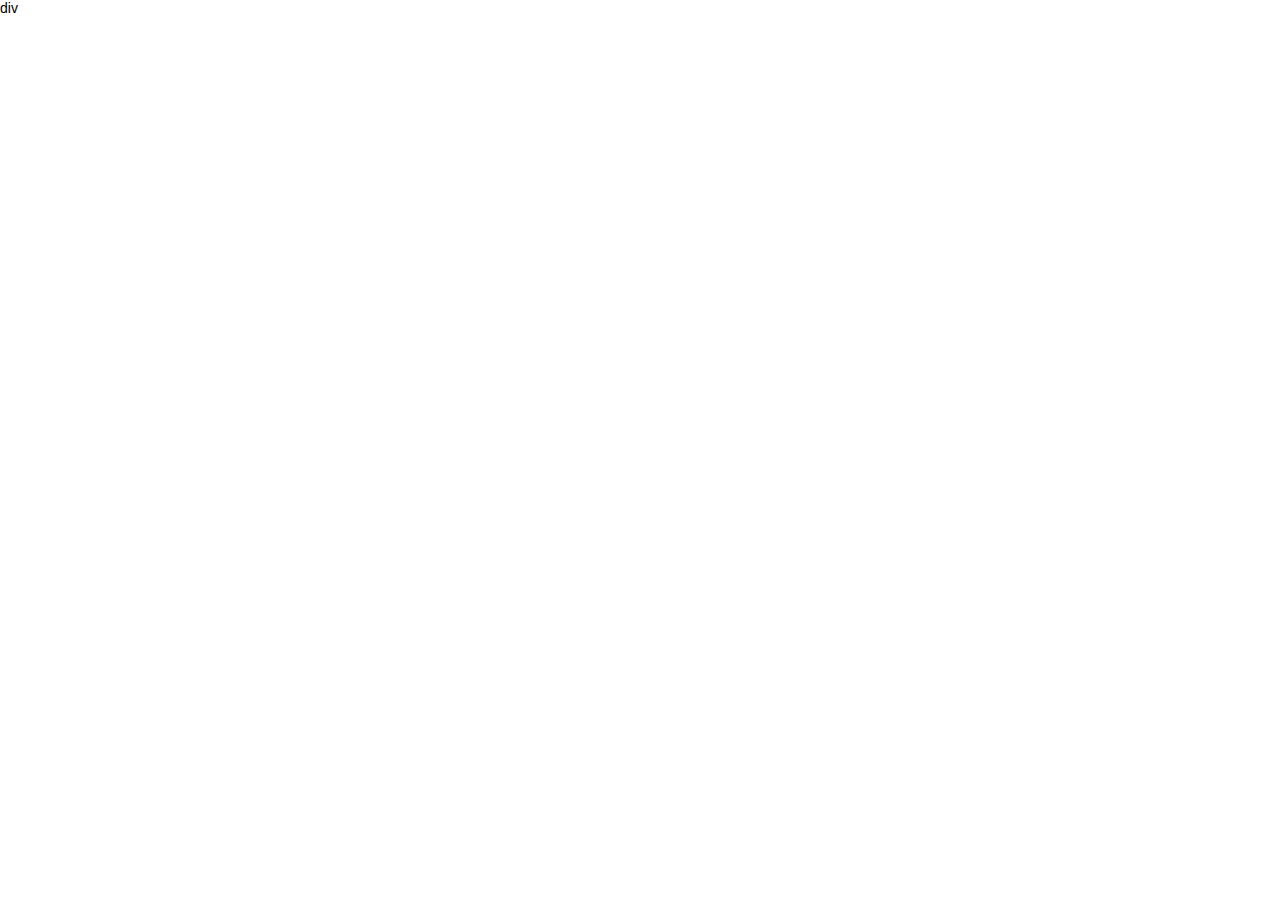
==== index.html @ 1a4170b5 "login && register over" ====
<!DOCTYPE html>
<html lang="en">

<head>
    <meta charset="UTF-8">
    <meta name="viewport" content="width=device-width, initial-scale=1.0">
    <title>后台主页</title>
    <link rel="stylesheet" href="./assets/lib/layui/css/layui.css">
    <link rel="stylesheet" href="./assets/fonts/iconfont.css">
    <link rel="stylesheet" href="./assets/css/index.css">
</head>

<body class="layui-layout-body">
    div

</body>

</html>
---- assets/lib/layui/css/layui.css ----
/** layui-v2.5.5 MIT License By https://www.layui.com */
 .layui-inline,img{display:inline-block;vertical-align:middle}h1,h2,h3,h4,h5,h6{font-weight:400}.layui-edge,.layui-header,.layui-inline,.layui-main{position:relative}.layui-body,.layui-edge,.layui-elip{overflow:hidden}.layui-btn,.layui-edge,.layui-inline,img{vertical-align:middle}.layui-btn,.layui-disabled,.layui-icon,.layui-unselect{-moz-user-select:none;-webkit-user-select:none;-ms-user-select:none}.layui-elip,.layui-form-checkbox span,.layui-form-pane .layui-form-label{text-overflow:ellipsis;white-space:nowrap}.layui-breadcrumb,.layui-tree-btnGroup{visibility:hidden}blockquote,body,button,dd,div,dl,dt,form,h1,h2,h3,h4,h5,h6,input,li,ol,p,pre,td,textarea,th,ul{margin:0;padding:0;-webkit-tap-highlight-color:rgba(0,0,0,0)}a:active,a:hover{outline:0}img{border:none}li{list-style:none}table{border-collapse:collapse;border-spacing:0}h4,h5,h6{font-size:100%}button,input,optgroup,option,select,textarea{font-family:inherit;font-size:inherit;font-style:inherit;font-weight:inherit;outline:0}pre{white-space:pre-wrap;white-space:-moz-pre-wrap;white-space:-pre-wrap;white-space:-o-pre-wrap;word-wrap:break-word}body{line-height:24px;font:14px Helvetica Neue,Helvetica,PingFang SC,Tahoma,Arial,sans-serif}hr{height:1px;margin:10px 0;border:0;clear:both}a{color:#333;text-decoration:none}a:hover{color:#777}a cite{font-style:normal;*cursor:pointer}.layui-border-box,.layui-border-box *{box-sizing:border-box}.layui-box,.layui-box *{box-sizing:content-box}.layui-clear{clear:both;*zoom:1}.layui-clear:after{content:'\20';clear:both;*zoom:1;display:block;height:0}.layui-inline{*display:inline;*zoom:1}.layui-edge{display:inline-block;width:0;height:0;border-width:6px;border-style:dashed;border-color:transparent}.layui-edge-top{top:-4px;border-bottom-color:#999;border-bottom-style:solid}.layui-edge-right{border-left-color:#999;border-left-style:solid}.layui-edge-bottom{top:2px;border-top-color:#999;border-top-style:solid}.layui-edge-left{border-right-color:#999;border-right-style:solid}.layui-disabled,.layui-disabled:hover{color:#d2d2d2!important;cursor:not-allowed!important}.layui-circle{border-radius:100%}.layui-show{display:block!important}.layui-hide{display:none!important}@font-face{font-family:layui-icon;src:url(../font/iconfont.eot?v=250);src:url(../font/iconfont.eot?v=250#iefix) format('embedded-opentype'),url(../font/iconfont.woff2?v=250) format('woff2'),url(../font/iconfont.woff?v=250) format('woff'),url(../font/iconfont.ttf?v=250) format('truetype'),url(../font/iconfont.svg?v=250#layui-icon) format('svg')}.layui-icon{font-family:layui-icon!important;font-size:16px;font-style:normal;-webkit-font-smoothing:antialiased;-moz-osx-font-smoothing:grayscale}.layui-icon-reply-fill:before{content:"\e611"}.layui-icon-set-fill:before{content:"\e614"}.layui-icon-menu-fill:before{content:"\e60f"}.layui-icon-search:before{content:"\e615"}.layui-icon-share:before{content:"\e641"}.layui-icon-set-sm:before{content:"\e620"}.layui-icon-engine:before{content:"\e628"}.layui-icon-close:before{content:"\1006"}.layui-icon-close-fill:before{content:"\1007"}.layui-icon-chart-screen:before{content:"\e629"}.layui-icon-star:before{content:"\e600"}.layui-icon-circle-dot:before{content:"\e617"}.layui-icon-chat:before{content:"\e606"}.layui-icon-release:before{content:"\e609"}.layui-icon-list:before{content:"\e60a"}.layui-icon-chart:before{content:"\e62c"}.layui-icon-ok-circle:before{content:"\1005"}.layui-icon-layim-theme:before{content:"\e61b"}.layui-icon-table:before{content:"\e62d"}.layui-icon-right:before{content:"\e602"}.layui-icon-left:before{content:"\e603"}.layui-icon-cart-simple:before{content:"\e698"}.layui-icon-face-cry:before{content:"\e69c"}.layui-icon-face-smile:before{content:"\e6af"}.layui-icon-survey:before{content:"\e6b2"}.layui-icon-tree:before{content:"\e62e"}.layui-icon-upload-circle:before{content:"\e62f"}.layui-icon-add-circle:before{content:"\e61f"}.layui-icon-download-circle:before{content:"\e601"}.layui-icon-templeate-1:before{content:"\e630"}.layui-icon-util:before{content:"\e631"}.layui-icon-face-surprised:before{content:"\e664"}.layui-icon-edit:before{content:"\e642"}.layui-icon-speaker:before{content:"\e645"}.layui-icon-down:before{content:"\e61a"}.layui-icon-file:before{content:"\e621"}.layui-icon-layouts:before{content:"\e632"}.layui-icon-rate-half:before{content:"\e6c9"}.layui-icon-add-circle-fine:before{content:"\e608"}.layui-icon-prev-circle:before{content:"\e633"}.layui-icon-read:before{content:"\e705"}.layui-icon-404:before{content:"\e61c"}.layui-icon-carousel:before{content:"\e634"}.layui-icon-help:before{content:"\e607"}.layui-icon-code-circle:before{content:"\e635"}.layui-icon-water:before{content:"\e636"}.layui-icon-username:before{content:"\e66f"}.layui-icon-find-fill:before{content:"\e670"}.layui-icon-about:before{content:"\e60b"}.layui-icon-location:before{content:"\e715"}.layui-icon-up:before{content:"\e619"}.layui-icon-pause:before{content:"\e651"}.layui-icon-date:before{content:"\e637"}.layui-icon-layim-uploadfile:before{content:"\e61d"}.layui-icon-delete:before{content:"\e640"}.layui-icon-play:before{content:"\e652"}.layui-icon-top:before{content:"\e604"}.layui-icon-friends:before{content:"\e612"}.layui-icon-refresh-3:before{content:"\e9aa"}.layui-icon-ok:before{content:"\e605"}.layui-icon-layer:before{content:"\e638"}.layui-icon-face-smile-fine:before{content:"\e60c"}.layui-icon-dollar:before{content:"\e659"}.layui-icon-group:before{content:"\e613"}.layui-icon-layim-download:before{content:"\e61e"}.layui-icon-picture-fine:before{content:"\e60d"}.layui-icon-link:before{content:"\e64c"}.layui-icon-diamond:before{content:"\e735"}.layui-icon-log:before{content:"\e60e"}.layui-icon-rate-solid:before{content:"\e67a"}.layui-icon-fonts-del:before{content:"\e64f"}.layui-icon-unlink:before{content:"\e64d"}.layui-icon-fonts-clear:before{content:"\e639"}.layui-icon-triangle-r:before{content:"\e623"}.layui-icon-circle:before{content:"\e63f"}.layui-icon-radio:before{content:"\e643"}.layui-icon-align-center:before{content:"\e647"}.layui-icon-align-right:before{content:"\e648"}.layui-icon-align-left:before{content:"\e649"}.layui-icon-loading-1:before{content:"\e63e"}.layui-icon-return:before{content:"\e65c"}.layui-icon-fonts-strong:before{content:"\e62b"}.layui-icon-upload:before{content:"\e67c"}.layui-icon-dialogue:before{content:"\e63a"}.layui-icon-video:before{content:"\e6ed"}.layui-icon-headset:before{content:"\e6fc"}.layui-icon-cellphone-fine:before{content:"\e63b"}.layui-icon-add-1:before{content:"\e654"}.layui-icon-face-smile-b:before{content:"\e650"}.layui-icon-fonts-html:before{content:"\e64b"}.layui-icon-form:before{content:"\e63c"}.layui-icon-cart:before{content:"\e657"}.layui-icon-camera-fill:before{content:"\e65d"}.layui-icon-tabs:before{content:"\e62a"}.layui-icon-fonts-code:before{content:"\e64e"}.layui-icon-fire:before{content:"\e756"}.layui-icon-set:before{content:"\e716"}.layui-icon-fonts-u:before{content:"\e646"}.layui-icon-triangle-d:before{content:"\e625"}.layui-icon-tips:before{content:"\e702"}.layui-icon-picture:before{content:"\e64a"}.layui-icon-more-vertical:before{content:"\e671"}.layui-icon-flag:before{content:"\e66c"}.layui-icon-loading:before{content:"\e63d"}.layui-icon-fonts-i:before{content:"\e644"}.layui-icon-refresh-1:before{content:"\e666"}.layui-icon-rmb:before{content:"\e65e"}.layui-icon-home:before{content:"\e68e"}.layui-icon-user:before{content:"\e770"}.layui-icon-notice:before{content:"\e667"}.layui-icon-login-weibo:before{content:"\e675"}.layui-icon-voice:before{content:"\e688"}.layui-icon-upload-drag:before{content:"\e681"}.layui-icon-login-qq:before{content:"\e676"}.layui-icon-snowflake:before{content:"\e6b1"}.layui-icon-file-b:before{content:"\e655"}.layui-icon-template:before{content:"\e663"}.layui-icon-auz:before{content:"\e672"}.layui-icon-console:before{content:"\e665"}.layui-icon-app:before{content:"\e653"}.layui-icon-prev:before{content:"\e65a"}.layui-icon-website:before{content:"\e7ae"}.layui-icon-next:before{content:"\e65b"}.layui-icon-component:before{content:"\e857"}.layui-icon-more:before{content:"\e65f"}.layui-icon-login-wechat:before{content:"\e677"}.layui-icon-shrink-right:before{content:"\e668"}.layui-icon-spread-left:before{content:"\e66b"}.layui-icon-camera:before{content:"\e660"}.layui-icon-note:before{content:"\e66e"}.layui-icon-refresh:before{content:"\e669"}.layui-icon-female:before{content:"\e661"}.layui-icon-male:before{content:"\e662"}.layui-icon-password:before{content:"\e673"}.layui-icon-senior:before{content:"\e674"}.layui-icon-theme:before{content:"\e66a"}.layui-icon-tread:before{content:"\e6c5"}.layui-icon-praise:before{content:"\e6c6"}.layui-icon-star-fill:before{content:"\e658"}.layui-icon-rate:before{content:"\e67b"}.layui-icon-template-1:before{content:"\e656"}.layui-icon-vercode:before{content:"\e679"}.layui-icon-cellphone:before{content:"\e678"}.layui-icon-screen-full:before{content:"\e622"}.layui-icon-screen-restore:before{content:"\e758"}.layui-icon-cols:before{content:"\e610"}.layui-icon-export:before{content:"\e67d"}.layui-icon-print:before{content:"\e66d"}.layui-icon-slider:before{content:"\e714"}.layui-icon-addition:before{content:"\e624"}.layui-icon-subtraction:before{content:"\e67e"}.layui-icon-service:before{content:"\e626"}.layui-icon-transfer:before{content:"\e691"}.layui-main{width:1140px;margin:0 auto}.layui-header{z-index:1000;height:60px}.layui-header a:hover{transition:all .5s;-webkit-transition:all .5s}.layui-side{position:fixed;left:0;top:0;bottom:0;z-index:999;width:200px;overflow-x:hidden}.layui-side-scroll{position:relative;width:220px;height:100%;overflow-x:hidden}.layui-body{position:absolute;left:200px;right:0;top:0;bottom:0;z-index:998;width:auto;overflow-y:auto;box-sizing:border-box}.layui-layout-body{overflow:hidden}.layui-layout-admin .layui-header{background-color:#23262E}.layui-layout-admin .layui-side{top:60px;width:200px;overflow-x:hidden}.layui-layout-admin .layui-body{position:fixed;top:60px;bottom:44px}.layui-layout-admin .layui-main{width:auto;margin:0 15px}.layui-layout-admin .layui-footer{position:fixed;left:200px;right:0;bottom:0;height:44px;line-height:44px;padding:0 15px;background-color:#eee}.layui-layout-admin .layui-logo{position:absolute;left:0;top:0;width:200px;height:100%;line-height:60px;text-align:center;color:#009688;font-size:16px}.layui-layout-admin .layui-header .layui-nav{background:0 0}.layui-layout-left{position:absolute!important;left:200px;top:0}.layui-layout-right{position:absolute!important;right:0;top:0}.layui-container{position:relative;margin:0 auto;padding:0 15px;box-sizing:border-box}.layui-fluid{position:relative;margin:0 auto;padding:0 15px}.layui-row:after,.layui-row:before{content:'';display:block;clear:both}.layui-col-lg1,.layui-col-lg10,.layui-col-lg11,.layui-col-lg12,.layui-col-lg2,.layui-col-lg3,.layui-col-lg4,.layui-col-lg5,.layui-col-lg6,.layui-col-lg7,.layui-col-lg8,.layui-col-lg9,.layui-col-md1,.layui-col-md10,.layui-col-md11,.layui-col-md12,.layui-col-md2,.layui-col-md3,.layui-col-md4,.layui-col-md5,.layui-col-md6,.layui-col-md7,.layui-col-md8,.layui-col-md9,.layui-col-sm1,.layui-col-sm10,.layui-col-sm11,.layui-col-sm12,.layui-col-sm2,.layui-col-sm3,.layui-col-sm4,.layui-col-sm5,.layui-col-sm6,.layui-col-sm7,.layui-col-sm8,.layui-col-sm9,.layui-col-xs1,.layui-col-xs10,.layui-col-xs11,.layui-col-xs12,.layui-col-xs2,.layui-col-xs3,.layui-col-xs4,.layui-col-xs5,.layui-col-xs6,.layui-col-xs7,.layui-col-xs8,.layui-col-xs9{position:relative;display:block;box-sizing:border-box}.layui-col-xs1,.layui-col-xs10,.layui-col-xs11,.layui-col-xs12,.layui-col-xs2,.layui-col-xs3,.layui-col-xs4,.layui-col-xs5,.layui-col-xs6,.layui-col-xs7,.layui-col-xs8,.layui-col-xs9{float:left}.layui-col-xs1{width:8.33333333%}.layui-col-xs2{width:16.66666667%}.layui-col-xs3{width:25%}.layui-col-xs4{width:33.33333333%}.layui-col-xs5{width:41.66666667%}.layui-col-xs6{width:50%}.layui-col-xs7{width:58.33333333%}.layui-col-xs8{width:66.66666667%}.layui-col-xs9{width:75%}.layui-col-xs10{width:83.33333333%}.layui-col-xs11{width:91.66666667%}.layui-col-xs12{width:100%}.layui-col-xs-offset1{margin-left:8.33333333%}.layui-col-xs-offset2{margin-left:16.66666667%}.layui-col-xs-offset3{margin-left:25%}.layui-col-xs-offset4{margin-left:33.33333333%}.layui-col-xs-offset5{margin-left:41.66666667%}.layui-col-xs-offset6{margin-left:50%}.layui-col-xs-offset7{margin-left:58.33333333%}.layui-col-xs-offset8{margin-left:66.66666667%}.layui-col-xs-offset9{margin-left:75%}.layui-col-xs-offset10{margin-left:83.33333333%}.layui-col-xs-offset11{margin-left:91.66666667%}.layui-col-xs-offset12{margin-left:100%}@media screen and (max-width:768px){.layui-hide-xs{display:none!important}.layui-show-xs-block{display:block!important}.layui-show-xs-inline{display:inline!important}.layui-show-xs-inline-block{display:inline-block!important}}@media screen and (min-width:768px){.layui-container{width:750px}.layui-hide-sm{display:none!important}.layui-show-sm-block{display:block!important}.layui-show-sm-inline{display:inline!important}.layui-show-sm-inline-block{display:inline-block!important}.layui-col-sm1,.layui-col-sm10,.layui-col-sm11,.layui-col-sm12,.layui-col-sm2,.layui-col-sm3,.layui-col-sm4,.layui-col-sm5,.layui-col-sm6,.layui-col-sm7,.layui-col-sm8,.layui-col-sm9{float:left}.layui-col-sm1{width:8.33333333%}.layui-col-sm2{width:16.66666667%}.layui-col-sm3{width:25%}.layui-col-sm4{width:33.33333333%}.layui-col-sm5{width:41.66666667%}.layui-col-sm6{width:50%}.layui-col-sm7{width:58.33333333%}.layui-col-sm8{width:66.66666667%}.layui-col-sm9{width:75%}.layui-col-sm10{width:83.33333333%}.layui-col-sm11{width:91.66666667%}.layui-col-sm12{width:100%}.layui-col-sm-offset1{margin-left:8.33333333%}.layui-col-sm-offset2{margin-left:16.66666667%}.layui-col-sm-offset3{margin-left:25%}.layui-col-sm-offset4{margin-left:33.33333333%}.layui-col-sm-offset5{margin-left:41.66666667%}.layui-col-sm-offset6{margin-left:50%}.layui-col-sm-offset7{margin-left:58.33333333%}.layui-col-sm-offset8{margin-left:66.66666667%}.layui-col-sm-offset9{margin-left:75%}.layui-col-sm-offset10{margin-left:83.33333333%}.layui-col-sm-offset11{margin-left:91.66666667%}.layui-col-sm-offset12{margin-left:100%}}@media screen and (min-width:992px){.layui-container{width:970px}.layui-hide-md{display:none!important}.layui-show-md-block{display:block!important}.layui-show-md-inline{display:inline!important}.layui-show-md-inline-block{display:inline-block!important}.layui-col-md1,.layui-col-md10,.layui-col-md11,.layui-col-md12,.layui-col-md2,.layui-col-md3,.layui-col-md4,.layui-col-md5,.layui-col-md6,.layui-col-md7,.layui-col-md8,.layui-col-md9{float:left}.layui-col-md1{width:8.33333333%}.layui-col-md2{width:16.66666667%}.layui-col-md3{width:25%}.layui-col-md4{width:33.33333333%}.layui-col-md5{width:41.66666667%}.layui-col-md6{width:50%}.layui-col-md7{width:58.33333333%}.layui-col-md8{width:66.66666667%}.layui-col-md9{width:75%}.layui-col-md10{width:83.33333333%}.layui-col-md11{width:91.66666667%}.layui-col-md12{width:100%}.layui-col-md-offset1{margin-left:8.33333333%}.layui-col-md-offset2{margin-left:16.66666667%}.layui-col-md-offset3{margin-left:25%}.layui-col-md-offset4{margin-left:33.33333333%}.layui-col-md-offset5{margin-left:41.66666667%}.layui-col-md-offset6{margin-left:50%}.layui-col-md-offset7{margin-left:58.33333333%}.layui-col-md-offset8{margin-left:66.66666667%}.layui-col-md-offset9{margin-left:75%}.layui-col-md-offset10{margin-left:83.33333333%}.layui-col-md-offset11{margin-left:91.66666667%}.layui-col-md-offset12{margin-left:100%}}@media screen and (min-width:1200px){.layui-container{width:1170px}.layui-hide-lg{display:none!important}.layui-show-lg-block{display:block!important}.layui-show-lg-inline{display:inline!important}.layui-show-lg-inline-block{display:inline-block!important}.layui-col-lg1,.layui-col-lg10,.layui-col-lg11,.layui-col-lg12,.layui-col-lg2,.layui-col-lg3,.layui-col-lg4,.layui-col-lg5,.layui-col-lg6,.layui-col-lg7,.layui-col-lg8,.layui-col-lg9{float:left}.layui-col-lg1{width:8.33333333%}.layui-col-lg2{width:16.66666667%}.layui-col-lg3{width:25%}.layui-col-lg4{width:33.33333333%}.layui-col-lg5{width:41.66666667%}.layui-col-lg6{width:50%}.layui-col-lg7{width:58.33333333%}.layui-col-lg8{width:66.66666667%}.layui-col-lg9{width:75%}.layui-col-lg10{width:83.33333333%}.layui-col-lg11{width:91.66666667%}.layui-col-lg12{width:100%}.layui-col-lg-offset1{margin-left:8.33333333%}.layui-col-lg-offset2{margin-left:16.66666667%}.layui-col-lg-offset3{margin-left:25%}.layui-col-lg-offset4{margin-left:33.33333333%}.layui-col-lg-offset5{margin-left:41.66666667%}.layui-col-lg-offset6{margin-left:50%}.layui-col-lg-offset7{margin-left:58.33333333%}.layui-col-lg-offset8{margin-left:66.66666667%}.layui-col-lg-offset9{margin-left:75%}.layui-col-lg-offset10{margin-left:83.33333333%}.layui-col-lg-offset11{margin-left:91.66666667%}.layui-col-lg-offset12{margin-left:100%}}.layui-col-space1{margin:-.5px}.layui-col-space1>*{padding:.5px}.layui-col-space3{margin:-1.5px}.layui-col-space3>*{padding:1.5px}.layui-col-space5{margin:-2.5px}.layui-col-space5>*{padding:2.5px}.layui-col-space8{margin:-3.5px}.layui-col-space8>*{padding:3.5px}.layui-col-space10{margin:-5px}.layui-col-space10>*{padding:5px}.layui-col-space12{margin:-6px}.layui-col-space12>*{padding:6px}.layui-col-space15{margin:-7.5px}.layui-col-space15>*{padding:7.5px}.layui-col-space18{margin:-9px}.layui-col-space18>*{padding:9px}.layui-col-space20{margin:-10px}.layui-col-space20>*{padding:10px}.layui-col-space22{margin:-11px}.layui-col-space22>*{padding:11px}.layui-col-space25{margin:-12.5px}.layui-col-space25>*{padding:12.5px}.layui-col-space30{margin:-15px}.layui-col-space30>*{padding:15px}.layui-btn,.layui-input,.layui-select,.layui-textarea,.layui-upload-button{outline:0;-webkit-appearance:none;transition:all .3s;-webkit-transition:all .3s;box-sizing:border-box}.layui-elem-quote{margin-bottom:10px;padding:15px;line-height:22px;border-left:5px solid #009688;border-radius:0 2px 2px 0;background-color:#f2f2f2}.layui-quote-nm{border-style:solid;border-width:1px 1px 1px 5px;background:0 0}.layui-elem-field{margin-bottom:10px;padding:0;border-width:1px;border-style:solid}.layui-elem-field legend{margin-left:20px;padding:0 10px;font-size:20px;font-weight:300}.layui-field-title{margin:10px 0 20px;border-width:1px 0 0}.layui-field-box{padding:10px 15px}.layui-field-title .layui-field-box{padding:10px 0}.layui-progress{position:relative;height:6px;border-radius:20px;background-color:#e2e2e2}.layui-progress-bar{position:absolute;left:0;top:0;width:0;max-width:100%;height:6px;border-radius:20px;text-align:right;background-color:#5FB878;transition:all .3s;-webkit-transition:all .3s}.layui-progress-big,.layui-progress-big .layui-progress-bar{height:18px;line-height:18px}.layui-progress-text{position:relative;top:-20px;line-height:18px;font-size:12px;color:#666}.layui-progress-big .layui-progress-text{position:static;padding:0 10px;color:#fff}.layui-collapse{border-width:1px;border-style:solid;border-radius:2px}.layui-colla-content,.layui-colla-item{border-top-width:1px;border-top-style:solid}.layui-colla-item:first-child{border-top:none}.layui-colla-title{position:relative;height:42px;line-height:42px;padding:0 15px 0 35px;color:#333;background-color:#f2f2f2;cursor:pointer;font-size:14px;overflow:hidden}.layui-colla-content{display:none;padding:10px 15px;line-height:22px;color:#666}.layui-colla-icon{position:absolute;left:15px;top:0;font-size:14px}.layui-card{margin-bottom:15px;border-radius:2px;background-color:#fff;box-shadow:0 1px 2px 0 rgba(0,0,0,.05)}.layui-card:last-child{margin-bottom:0}.layui-card-header{position:relative;height:42px;line-height:42px;padding:0 15px;border-bottom:1px solid #f6f6f6;color:#333;border-radius:2px 2px 0 0;font-size:14px}.layui-bg-black,.layui-bg-blue,.layui-bg-cyan,.layui-bg-green,.layui-bg-orange,.layui-bg-red{color:#fff!important}.layui-card-body{position:relative;padding:10px 15px;line-height:24px}.layui-card-body[pad15]{padding:15px}.layui-card-body[pad20]{padding:20px}.layui-card-body .layui-table{margin:5px 0}.layui-card .layui-tab{margin:0}.layui-panel-window{position:relative;padding:15px;border-radius:0;border-top:5px solid #E6E6E6;background-color:#fff}.layui-auxiliar-moving{position:fixed;left:0;right:0;top:0;bottom:0;width:100%;height:100%;background:0 0;z-index:9999999999}.layui-form-label,.layui-form-mid,.layui-form-select,.layui-input-block,.layui-input-inline,.layui-textarea{position:relative}.layui-bg-red{background-color:#FF5722!important}.layui-bg-orange{background-color:#FFB800!important}.layui-bg-green{background-color:#009688!important}.layui-bg-cyan{background-color:#2F4056!important}.layui-bg-blue{background-color:#1E9FFF!important}.layui-bg-black{background-color:#393D49!important}.layui-bg-gray{background-color:#eee!important;color:#666!important}.layui-badge-rim,.layui-colla-content,.layui-colla-item,.layui-collapse,.layui-elem-field,.layui-form-pane .layui-form-item[pane],.layui-form-pane .layui-form-label,.layui-input,.layui-layedit,.layui-layedit-tool,.layui-quote-nm,.layui-select,.layui-tab-bar,.layui-tab-card,.layui-tab-title,.layui-tab-title .layui-this:after,.layui-textarea{border-color:#e6e6e6}.layui-timeline-item:before,hr{background-color:#e6e6e6}.layui-text{line-height:22px;font-size:14px;color:#666}.layui-text h1,.layui-text h2,.layui-text h3{font-weight:500;color:#333}.layui-text h1{font-size:30px}.layui-text h2{font-size:24px}.layui-text h3{font-size:18px}.layui-text a:not(.layui-btn){color:#01AAED}.layui-text a:not(.layui-btn):hover{text-decoration:underline}.layui-text ul{padding:5px 0 5px 15px}.layui-text ul li{margin-top:5px;list-style-type:disc}.layui-text em,.layui-word-aux{color:#999!important;padding:0 5px!important}.layui-btn{display:inline-block;height:38px;line-height:38px;padding:0 18px;background-color:#009688;color:#fff;white-space:nowrap;text-align:center;font-size:14px;border:none;border-radius:2px;cursor:pointer}.layui-btn:hover{opacity:.8;filter:alpha(opacity=80);color:#fff}.layui-btn:active{opacity:1;filter:alpha(opacity=100)}.layui-btn+.layui-btn{margin-left:10px}.layui-btn-container{font-size:0}.layui-btn-container .layui-btn{margin-right:10px;margin-bottom:10px}.layui-btn-container .layui-btn+.layui-btn{margin-left:0}.layui-table .layui-btn-container .layui-btn{margin-bottom:9px}.layui-btn-radius{border-radius:100px}.layui-btn .layui-icon{margin-right:3px;font-size:18px;vertical-align:bottom;vertical-align:middle\9}.layui-btn-primary{border:1px solid #C9C9C9;background-color:#fff;color:#555}.layui-btn-primary:hover{border-color:#009688;color:#333}.layui-btn-normal{background-color:#1E9FFF}.layui-btn-warm{background-color:#FFB800}.layui-btn-danger{background-color:#FF5722}.layui-btn-checked{background-color:#5FB878}.layui-btn-disabled,.layui-btn-disabled:active,.layui-btn-disabled:hover{border:1px solid #e6e6e6;background-color:#FBFBFB;color:#C9C9C9;cursor:not-allowed;opacity:1}.layui-btn-lg{height:44px;line-height:44px;padding:0 25px;font-size:16px}.layui-btn-sm{height:30px;line-height:30px;padding:0 10px;font-size:12px}.layui-btn-sm i{font-size:16px!important}.layui-btn-xs{height:22px;line-height:22px;padding:0 5px;font-size:12px}.layui-btn-xs i{font-size:14px!important}.layui-btn-group{display:inline-block;vertical-align:middle;font-size:0}.layui-btn-group .layui-btn{margin-left:0!important;margin-right:0!important;border-left:1px solid rgba(255,255,255,.5);border-radius:0}.layui-btn-group .layui-btn-primary{border-left:none}.layui-btn-group .layui-btn-primary:hover{border-color:#C9C9C9;color:#009688}.layui-btn-group .layui-btn:first-child{border-left:none;border-radius:2px 0 0 2px}.layui-btn-group .layui-btn-primary:first-child{border-left:1px solid #c9c9c9}.layui-btn-group .layui-btn:last-child{border-radius:0 2px 2px 0}.layui-btn-group .layui-btn+.layui-btn{margin-left:0}.layui-btn-group+.layui-btn-group{margin-left:10px}.layui-btn-fluid{width:100%}.layui-input,.layui-select,.layui-textarea{height:38px;line-height:1.3;line-height:38px\9;border-width:1px;border-style:solid;background-color:#fff;border-radius:2px}.layui-input::-webkit-input-placeholder,.layui-select::-webkit-input-placeholder,.layui-textarea::-webkit-input-placeholder{line-height:1.3}.layui-input,.layui-textarea{display:block;width:100%;padding-left:10px}.layui-input:hover,.layui-textarea:hover{border-color:#D2D2D2!important}.layui-input:focus,.layui-textarea:focus{border-color:#C9C9C9!important}.layui-textarea{min-height:100px;height:auto;line-height:20px;padding:6px 10px;resize:vertical}.layui-select{padding:0 10px}.layui-form input[type=checkbox],.layui-form input[type=radio],.layui-form select{display:none}.layui-form [lay-ignore]{display:initial}.layui-form-item{margin-bottom:15px;clear:both;*zoom:1}.layui-form-item:after{content:'\20';clear:both;*zoom:1;display:block;height:0}.layui-form-label{float:left;display:block;padding:9px 15px;width:80px;font-weight:400;line-height:20px;text-align:right}.layui-form-label-col{display:block;float:none;padding:9px 0;line-height:20px;text-align:left}.layui-form-item .layui-inline{margin-bottom:5px;margin-right:10px}.layui-input-block{margin-left:110px;min-height:36px}.layui-input-inline{display:inline-block;vertical-align:middle}.layui-form-item .layui-input-inline{float:left;width:190px;margin-right:10px}.layui-form-text .layui-input-inline{width:auto}.layui-form-mid{float:left;display:block;padding:9px 0!important;line-height:20px;margin-right:10px}.layui-form-danger+.layui-form-select .layui-input,.layui-form-danger:focus{border-color:#FF5722!important}.layui-form-select .layui-input{padding-right:30px;cursor:pointer}.layui-form-select .layui-edge{position:absolute;right:10px;top:50%;margin-top:-3px;cursor:pointer;border-width:6px;border-top-color:#c2c2c2;border-top-style:solid;transition:all .3s;-webkit-transition:all .3s}.layui-form-select dl{display:none;position:absolute;left:0;top:42px;padding:5px 0;z-index:899;min-width:100%;border:1px solid #d2d2d2;max-height:300px;overflow-y:auto;background-color:#fff;border-radius:2px;box-shadow:0 2px 4px rgba(0,0,0,.12);box-sizing:border-box}.layui-form-select dl dd,.layui-form-select dl dt{padding:0 10px;line-height:36px;white-space:nowrap;overflow:hidden;text-overflow:ellipsis}.layui-form-select dl dt{font-size:12px;color:#999}.layui-form-select dl dd{cursor:pointer}.layui-form-select dl dd:hover{background-color:#f2f2f2;-webkit-transition:.5s all;transition:.5s all}.layui-form-select .layui-select-group dd{padding-left:20px}.layui-form-select dl dd.layui-select-tips{padding-left:10px!important;color:#999}.layui-form-select dl dd.layui-this{background-color:#5FB878;color:#fff}.layui-form-checkbox,.layui-form-select dl dd.layui-disabled{background-color:#fff}.layui-form-selected dl{display:block}.layui-form-checkbox,.layui-form-checkbox *,.layui-form-switch{display:inline-block;vertical-align:middle}.layui-form-selected .layui-edge{margin-top:-9px;-webkit-transform:rotate(180deg);transform:rotate(180deg);margin-top:-3px\9}:root .layui-form-selected .layui-edge{margin-top:-9px\0/IE9}.layui-form-selectup dl{top:auto;bottom:42px}.layui-select-none{margin:5px 0;text-align:center;color:#999}.layui-select-disabled .layui-disabled{border-color:#eee!important}.layui-select-disabled .layui-edge{border-top-color:#d2d2d2}.layui-form-checkbox{position:relative;height:30px;line-height:30px;margin-right:10px;padding-right:30px;cursor:pointer;font-size:0;-webkit-transition:.1s linear;transition:.1s linear;box-sizing:border-box}.layui-form-checkbox span{padding:0 10px;height:100%;font-size:14px;border-radius:2px 0 0 2px;background-color:#d2d2d2;color:#fff;overflow:hidden}.layui-form-checkbox:hover span{background-color:#c2c2c2}.layui-form-checkbox i{position:absolute;right:0;top:0;width:30px;height:28px;border:1px solid #d2d2d2;border-left:none;border-radius:0 2px 2px 0;color:#fff;font-size:20px;text-align:center}.layui-form-checkbox:hover i{border-color:#c2c2c2;color:#c2c2c2}.layui-form-checked,.layui-form-checked:hover{border-color:#5FB878}.layui-form-checked span,.layui-form-checked:hover span{background-color:#5FB878}.layui-form-checked i,.layui-form-checked:hover i{color:#5FB878}.layui-form-item .layui-form-checkbox{margin-top:4px}.layui-form-checkbox[lay-skin=primary]{height:auto!important;line-height:normal!important;min-width:18px;min-height:18px;border:none!important;margin-right:0;padding-left:28px;padding-right:0;background:0 0}.layui-form-checkbox[lay-skin=primary] span{padding-left:0;padding-right:15px;line-height:18px;background:0 0;color:#666}.layui-form-checkbox[lay-skin=primary] i{right:auto;left:0;width:16px;height:16px;line-height:16px;border:1px solid #d2d2d2;font-size:12px;border-radius:2px;background-color:#fff;-webkit-transition:.1s linear;transition:.1s linear}.layui-form-checkbox[lay-skin=primary]:hover i{border-color:#5FB878;color:#fff}.layui-form-checked[lay-skin=primary] i{border-color:#5FB878!important;background-color:#5FB878;color:#fff}.layui-checkbox-disbaled[lay-skin=primary] span{background:0 0!important;color:#c2c2c2}.layui-checkbox-disbaled[lay-skin=primary]:hover i{border-color:#d2d2d2}.layui-form-item .layui-form-checkbox[lay-skin=primary]{margin-top:10px}.layui-form-switch{position:relative;height:22px;line-height:22px;min-width:35px;padding:0 5px;margin-top:8px;border:1px solid #d2d2d2;border-radius:20px;cursor:pointer;background-color:#fff;-webkit-transition:.1s linear;transition:.1s linear}.layui-form-switch i{position:absolute;left:5px;top:3px;width:16px;height:16px;border-radius:20px;background-color:#d2d2d2;-webkit-transition:.1s linear;transition:.1s linear}.layui-form-switch em{position:relative;top:0;width:25px;margin-left:21px;padding:0!important;text-align:center!important;color:#999!important;font-style:normal!important;font-size:12px}.layui-form-onswitch{border-color:#5FB878;background-color:#5FB878}.layui-checkbox-disbaled,.layui-checkbox-disbaled i{border-color:#e2e2e2!important}.layui-form-onswitch i{left:100%;margin-left:-21px;background-color:#fff}.layui-form-onswitch em{margin-left:5px;margin-right:21px;color:#fff!important}.layui-checkbox-disbaled span{background-color:#e2e2e2!important}.layui-checkbox-disbaled:hover i{color:#fff!important}[lay-radio]{display:none}.layui-form-radio,.layui-form-radio *{display:inline-block;vertical-align:middle}.layui-form-radio{line-height:28px;margin:6px 10px 0 0;padding-right:10px;cursor:pointer;font-size:0}.layui-form-radio *{font-size:14px}.layui-form-radio>i{margin-right:8px;font-size:22px;color:#c2c2c2}.layui-form-radio>i:hover,.layui-form-radioed>i{color:#5FB878}.layui-radio-disbaled>i{color:#e2e2e2!important}.layui-form-pane .layui-form-label{width:110px;padding:8px 15px;height:38px;line-height:20px;border-width:1px;border-style:solid;border-radius:2px 0 0 2px;text-align:center;background-color:#FBFBFB;overflow:hidden;box-sizing:border-box}.layui-form-pane .layui-input-inline{margin-left:-1px}.layui-form-pane .layui-input-block{margin-left:110px;left:-1px}.layui-form-pane .layui-input{border-radius:0 2px 2px 0}.layui-form-pane .layui-form-text .layui-form-label{float:none;width:100%;border-radius:2px;box-sizing:border-box;text-align:left}.layui-form-pane .layui-form-text .layui-input-inline{display:block;margin:0;top:-1px;clear:both}.layui-form-pane .layui-form-text .layui-input-block{margin:0;left:0;top:-1px}.layui-form-pane .layui-form-text .layui-textarea{min-height:100px;border-radius:0 0 2px 2px}.layui-form-pane .layui-form-checkbox{margin:4px 0 4px 10px}.layui-form-pane .layui-form-radio,.layui-form-pane .layui-form-switch{margin-top:6px;margin-left:10px}.layui-form-pane .layui-form-item[pane]{position:relative;border-width:1px;border-style:solid}.layui-form-pane .layui-form-item[pane] .layui-form-label{position:absolute;left:0;top:0;height:100%;border-width:0 1px 0 0}.layui-form-pane .layui-form-item[pane] .layui-input-inline{margin-left:110px}@media screen and (max-width:450px){.layui-form-item .layui-form-label{text-overflow:ellipsis;overflow:hidden;white-space:nowrap}.layui-form-item .layui-inline{display:block;margin-right:0;margin-bottom:20px;clear:both}.layui-form-item .layui-inline:after{content:'\20';clear:both;display:block;height:0}.layui-form-item .layui-input-inline{display:block;float:none;left:-3px;width:auto;margin:0 0 10px 112px}.layui-form-item .layui-input-inline+.layui-form-mid{margin-left:110px;top:-5px;padding:0}.layui-form-item .layui-form-checkbox{margin-right:5px;margin-bottom:5px}}.layui-layedit{border-width:1px;border-style:solid;border-radius:2px}.layui-layedit-tool{padding:3px 5px;border-bottom-width:1px;border-bottom-style:solid;font-size:0}.layedit-tool-fixed{position:fixed;top:0;border-top:1px solid #e2e2e2}.layui-layedit-tool .layedit-tool-mid,.layui-layedit-tool .layui-icon{display:inline-block;vertical-align:middle;text-align:center;font-size:14px}.layui-layedit-tool .layui-icon{position:relative;width:32px;height:30px;line-height:30px;margin:3px 5px;color:#777;cursor:pointer;border-radius:2px}.layui-layedit-tool .layui-icon:hover{color:#393D49}.layui-layedit-tool .layui-icon:active{color:#000}.layui-layedit-tool .layedit-tool-active{background-color:#e2e2e2;color:#000}.layui-layedit-tool .layui-disabled,.layui-layedit-tool .layui-disabled:hover{color:#d2d2d2;cursor:not-allowed}.layui-layedit-tool .layedit-tool-mid{width:1px;height:18px;margin:0 10px;background-color:#d2d2d2}.layedit-tool-html{width:50px!important;font-size:30px!important}.layedit-tool-b,.layedit-tool-code,.layedit-tool-help{font-size:16px!important}.layedit-tool-d,.layedit-tool-face,.layedit-tool-image,.layedit-tool-unlink{font-size:18px!important}.layedit-tool-image input{position:absolute;font-size:0;left:0;top:0;width:100%;height:100%;opacity:.01;filter:Alpha(opacity=1);cursor:pointer}.layui-layedit-iframe iframe{display:block;width:100%}#LAY_layedit_code{overflow:hidden}.layui-laypage{display:inline-block;*display:inline;*zoom:1;vertical-align:middle;margin:10px 0;font-size:0}.layui-laypage>a:first-child,.layui-laypage>a:first-child em{border-radius:2px 0 0 2px}.layui-laypage>a:last-child,.layui-laypage>a:last-child em{border-radius:0 2px 2px 0}.layui-laypage>:first-child{margin-left:0!important}.layui-laypage>:last-child{margin-right:0!important}.layui-laypage a,.layui-laypage button,.layui-laypage input,.layui-laypage select,.layui-laypage span{border:1px solid #e2e2e2}.layui-laypage a,.layui-laypage span{display:inline-block;*display:inline;*zoom:1;vertical-align:middle;padding:0 15px;height:28px;line-height:28px;margin:0 -1px 5px 0;background-color:#fff;color:#333;font-size:12px}.layui-flow-more a *,.layui-laypage input,.layui-table-view select[lay-ignore]{display:inline-block}.layui-laypage a:hover{color:#009688}.layui-laypage em{font-style:normal}.layui-laypage .layui-laypage-spr{color:#999;font-weight:700}.layui-laypage a{text-decoration:none}.layui-laypage .layui-laypage-curr{position:relative}.layui-laypage .layui-laypage-curr em{position:relative;color:#fff}.layui-laypage .layui-laypage-curr .layui-laypage-em{position:absolute;left:-1px;top:-1px;padding:1px;width:100%;height:100%;background-color:#009688}.layui-laypage-em{border-radius:2px}.layui-laypage-next em,.layui-laypage-prev em{font-family:Sim sun;font-size:16px}.layui-laypage .layui-laypage-count,.layui-laypage .layui-laypage-limits,.layui-laypage .layui-laypage-refresh,.layui-laypage .layui-laypage-skip{margin-left:10px;margin-right:10px;padding:0;border:none}.layui-laypage .layui-laypage-limits,.layui-laypage .layui-laypage-refresh{vertical-align:top}.layui-laypage .layui-laypage-refresh i{font-size:18px;cursor:pointer}.layui-laypage select{height:22px;padding:3px;border-radius:2px;cursor:pointer}.layui-laypage .layui-laypage-skip{height:30px;line-height:30px;color:#999}.layui-laypage button,.layui-laypage input{height:30px;line-height:30px;border-radius:2px;vertical-align:top;background-color:#fff;box-sizing:border-box}.layui-laypage input{width:40px;margin:0 10px;padding:0 3px;text-align:center}.layui-laypage input:focus,.layui-laypage select:focus{border-color:#009688!important}.layui-laypage button{margin-left:10px;padding:0 10px;cursor:pointer}.layui-table,.layui-table-view{margin:10px 0}.layui-flow-more{margin:10px 0;text-align:center;color:#999;font-size:14px}.layui-flow-more a{height:32px;line-height:32px}.layui-flow-more a *{vertical-align:top}.layui-flow-more a cite{padding:0 20px;border-radius:3px;background-color:#eee;color:#333;font-style:normal}.layui-flow-more a cite:hover{opacity:.8}.layui-flow-more a i{font-size:30px;color:#737383}.layui-table{width:100%;background-color:#fff;color:#666}.layui-table tr{transition:all .3s;-webkit-transition:all .3s}.layui-table th{text-align:left;font-weight:400}.layui-table tbody tr:hover,.layui-table thead tr,.layui-table-click,.layui-table-header,.layui-table-hover,.layui-table-mend,.layui-table-patch,.layui-table-tool,.layui-table-total,.layui-table-total tr,.layui-table[lay-even] tr:nth-child(even){background-color:#f2f2f2}.layui-table td,.layui-table th,.layui-table-col-set,.layui-table-fixed-r,.layui-table-grid-down,.layui-table-header,.layui-table-page,.layui-table-tips-main,.layui-table-tool,.layui-table-total,.layui-table-view,.layui-table[lay-skin=line],.layui-table[lay-skin=row]{border-width:1px;border-style:solid;border-color:#e6e6e6}.layui-table td,.layui-table th{position:relative;padding:9px 15px;min-height:20px;line-height:20px;font-size:14px}.layui-table[lay-skin=line] td,.layui-table[lay-skin=line] th{border-width:0 0 1px}.layui-table[lay-skin=row] td,.layui-table[lay-skin=row] th{border-width:0 1px 0 0}.layui-table[lay-skin=nob] td,.layui-table[lay-skin=nob] th{border:none}.layui-table img{max-width:100px}.layui-table[lay-size=lg] td,.layui-table[lay-size=lg] th{padding:15px 30px}.layui-table-view .layui-table[lay-size=lg] .layui-table-cell{height:40px;line-height:40px}.layui-table[lay-size=sm] td,.layui-table[lay-size=sm] th{font-size:12px;padding:5px 10px}.layui-table-view .layui-table[lay-size=sm] .layui-table-cell{height:20px;line-height:20px}.layui-table[lay-data]{display:none}.layui-table-box{position:relative;overflow:hidden}.layui-table-view .layui-table{position:relative;width:auto;margin:0}.layui-table-view .layui-table[lay-skin=line]{border-width:0 1px 0 0}.layui-table-view .layui-table[lay-skin=row]{border-width:0 0 1px}.layui-table-view .layui-table td,.layui-table-view .layui-table th{padding:5px 0;border-top:none;border-left:none}.layui-table-view .layui-table th.layui-unselect .layui-table-cell span{cursor:pointer}.layui-table-view .layui-table td{cursor:default}.layui-table-view .layui-table td[data-edit=text]{cursor:text}.layui-table-view .layui-form-checkbox[lay-skin=primary] i{width:18px;height:18px}.layui-table-view .layui-form-radio{line-height:0;padding:0}.layui-table-view .layui-form-radio>i{margin:0;font-size:20px}.layui-table-init{position:absolute;left:0;top:0;width:100%;height:100%;text-align:center;z-index:110}.layui-table-init .layui-icon{position:absolute;left:50%;top:50%;margin:-15px 0 0 -15px;font-size:30px;color:#c2c2c2}.layui-table-header{border-width:0 0 1px;overflow:hidden}.layui-table-header .layui-table{margin-bottom:-1px}.layui-table-tool .layui-inline[lay-event]{position:relative;width:26px;height:26px;padding:5px;line-height:16px;margin-right:10px;text-align:center;color:#333;border:1px solid #ccc;cursor:pointer;-webkit-transition:.5s all;transition:.5s all}.layui-table-tool .layui-inline[lay-event]:hover{border:1px solid #999}.layui-table-tool-temp{padding-right:120px}.layui-table-tool-self{position:absolute;right:17px;top:10px}.layui-table-tool .layui-table-tool-self .layui-inline[lay-event]{margin:0 0 0 10px}.layui-table-tool-panel{position:absolute;top:29px;left:-1px;padding:5px 0;min-width:150px;min-height:40px;border:1px solid #d2d2d2;text-align:left;overflow-y:auto;background-color:#fff;box-shadow:0 2px 4px rgba(0,0,0,.12)}.layui-table-cell,.layui-table-tool-panel li{overflow:hidden;text-overflow:ellipsis;white-space:nowrap}.layui-table-tool-panel li{padding:0 10px;line-height:30px;-webkit-transition:.5s all;transition:.5s all}.layui-table-tool-panel li .layui-form-checkbox[lay-skin=primary]{width:100%;padding-left:28px}.layui-table-tool-panel li:hover{background-color:#f2f2f2}.layui-table-tool-panel li .layui-form-checkbox[lay-skin=primary] i{position:absolute;left:0;top:0}.layui-table-tool-panel li .layui-form-checkbox[lay-skin=primary] span{padding:0}.layui-table-tool .layui-table-tool-self .layui-table-tool-panel{left:auto;right:-1px}.layui-table-col-set{position:absolute;right:0;top:0;width:20px;height:100%;border-width:0 0 0 1px;background-color:#fff}.layui-table-sort{width:10px;height:20px;margin-left:5px;cursor:pointer!important}.layui-table-sort .layui-edge{position:absolute;left:5px;border-width:5px}.layui-table-sort .layui-table-sort-asc{top:3px;border-top:none;border-bottom-style:solid;border-bottom-color:#b2b2b2}.layui-table-sort .layui-table-sort-asc:hover{border-bottom-color:#666}.layui-table-sort .layui-table-sort-desc{bottom:5px;border-bottom:none;border-top-style:solid;border-top-color:#b2b2b2}.layui-table-sort .layui-table-sort-desc:hover{border-top-color:#666}.layui-table-sort[lay-sort=asc] .layui-table-sort-asc{border-bottom-color:#000}.layui-table-sort[lay-sort=desc] .layui-table-sort-desc{border-top-color:#000}.layui-table-cell{height:28px;line-height:28px;padding:0 15px;position:relative;box-sizing:border-box}.layui-table-cell .layui-form-checkbox[lay-skin=primary]{top:-1px;padding:0}.layui-table-cell .layui-table-link{color:#01AAED}.laytable-cell-checkbox,.laytable-cell-numbers,.laytable-cell-radio,.laytable-cell-space{padding:0;text-align:center}.layui-table-body{position:relative;overflow:auto;margin-right:-1px;margin-bottom:-1px}.layui-table-body .layui-none{line-height:26px;padding:15px;text-align:center;color:#999}.layui-table-fixed{position:absolute;left:0;top:0;z-index:101}.layui-table-fixed .layui-table-body{overflow:hidden}.layui-table-fixed-l{box-shadow:0 -1px 8px rgba(0,0,0,.08)}.layui-table-fixed-r{left:auto;right:-1px;border-width:0 0 0 1px;box-shadow:-1px 0 8px rgba(0,0,0,.08)}.layui-table-fixed-r .layui-table-header{position:relative;overflow:visible}.layui-table-mend{position:absolute;right:-49px;top:0;height:100%;width:50px}.layui-table-tool{position:relative;z-index:890;width:100%;min-height:50px;line-height:30px;padding:10px 15px;border-width:0 0 1px}.layui-table-tool .layui-btn-container{margin-bottom:-10px}.layui-table-page,.layui-table-total{border-width:1px 0 0;margin-bottom:-1px;overflow:hidden}.layui-table-page{position:relative;width:100%;padding:7px 7px 0;height:41px;font-size:12px;white-space:nowrap}.layui-table-page>div{height:26px}.layui-table-page .layui-laypage{margin:0}.layui-table-page .layui-laypage a,.layui-table-page .layui-laypage span{height:26px;line-height:26px;margin-bottom:10px;border:none;background:0 0}.layui-table-page .layui-laypage a,.layui-table-page .layui-laypage span.layui-laypage-curr{padding:0 12px}.layui-table-page .layui-laypage span{margin-left:0;padding:0}.layui-table-page .layui-laypage .layui-laypage-prev{margin-left:-7px!important}.layui-table-page .layui-laypage .layui-laypage-curr .layui-laypage-em{left:0;top:0;padding:0}.layui-table-page .layui-laypage button,.layui-table-page .layui-laypage input{height:26px;line-height:26px}.layui-table-page .layui-laypage input{width:40px}.layui-table-page .layui-laypage button{padding:0 10px}.layui-table-page select{height:18px}.layui-table-patch .layui-table-cell{padding:0;width:30px}.layui-table-edit{position:absolute;left:0;top:0;width:100%;height:100%;padding:0 14px 1px;border-radius:0;box-shadow:1px 1px 20px rgba(0,0,0,.15)}.layui-table-edit:focus{border-color:#5FB878!important}select.layui-table-edit{padding:0 0 0 10px;border-color:#C9C9C9}.layui-table-view .layui-form-checkbox,.layui-table-view .layui-form-radio,.layui-table-view .layui-form-switch{top:0;margin:0;box-sizing:content-box}.layui-table-view .layui-form-checkbox{top:-1px;height:26px;line-height:26px}.layui-table-view .layui-form-checkbox i{height:26px}.layui-table-grid .layui-table-cell{overflow:visible}.layui-table-grid-down{position:absolute;top:0;right:0;width:26px;height:100%;padding:5px 0;border-width:0 0 0 1px;text-align:center;background-color:#fff;color:#999;cursor:pointer}.layui-table-grid-down .layui-icon{position:absolute;top:50%;left:50%;margin:-8px 0 0 -8px}.layui-table-grid-down:hover{background-color:#fbfbfb}body .layui-table-tips .layui-layer-content{background:0 0;padding:0;box-shadow:0 1px 6px rgba(0,0,0,.12)}.layui-table-tips-main{margin:-44px 0 0 -1px;max-height:150px;padding:8px 15px;font-size:14px;overflow-y:scroll;background-color:#fff;color:#666}.layui-table-tips-c{position:absolute;right:-3px;top:-13px;width:20px;height:20px;padding:3px;cursor:pointer;background-color:#666;border-radius:50%;color:#fff}.layui-table-tips-c:hover{background-color:#777}.layui-table-tips-c:before{position:relative;right:-2px}.layui-upload-file{display:none!important;opacity:.01;filter:Alpha(opacity=1)}.layui-upload-drag,.layui-upload-form,.layui-upload-wrap{display:inline-block}.layui-upload-list{margin:10px 0}.layui-upload-choose{padding:0 10px;color:#999}.layui-upload-drag{position:relative;padding:30px;border:1px dashed #e2e2e2;background-color:#fff;text-align:center;cursor:pointer;color:#999}.layui-upload-drag .layui-icon{font-size:50px;color:#009688}.layui-upload-drag[lay-over]{border-color:#009688}.layui-upload-iframe{position:absolute;width:0;height:0;border:0;visibility:hidden}.layui-upload-wrap{position:relative;vertical-align:middle}.layui-upload-wrap .layui-upload-file{display:block!important;position:absolute;left:0;top:0;z-index:10;font-size:100px;width:100%;height:100%;opacity:.01;filter:Alpha(opacity=1);cursor:pointer}.layui-transfer-active,.layui-transfer-box{display:inline-block;vertical-align:middle}.layui-transfer-box,.layui-transfer-header,.layui-transfer-search{border-width:0;border-style:solid;border-color:#e6e6e6}.layui-transfer-box{position:relative;border-width:1px;width:200px;height:360px;border-radius:2px;background-color:#fff}.layui-transfer-box .layui-form-checkbox{width:100%;margin:0!important}.layui-transfer-header{height:38px;line-height:38px;padding:0 10px;border-bottom-width:1px}.layui-transfer-search{position:relative;padding:10px;border-bottom-width:1px}.layui-transfer-search .layui-input{height:32px;padding-left:30px;font-size:12px}.layui-transfer-search .layui-icon-search{position:absolute;left:20px;top:50%;margin-top:-8px;color:#666}.layui-transfer-active{margin:0 15px}.layui-transfer-active .layui-btn{display:block;margin:0;padding:0 15px;background-color:#5FB878;border-color:#5FB878;color:#fff}.layui-transfer-active .layui-btn-disabled{background-color:#FBFBFB;border-color:#e6e6e6;color:#C9C9C9}.layui-transfer-active .layui-btn:first-child{margin-bottom:15px}.layui-transfer-active .layui-btn .layui-icon{margin:0;font-size:14px!important}.layui-transfer-data{padding:5px 0;overflow:auto}.layui-transfer-data li{height:32px;line-height:32px;padding:0 10px}.layui-transfer-data li:hover{background-color:#f2f2f2;transition:.5s all}.layui-transfer-data .layui-none{padding:15px 10px;text-align:center;color:#999}.layui-nav{position:relative;padding:0 20px;background-color:#393D49;color:#fff;border-radius:2px;font-size:0;box-sizing:border-box}.layui-nav *{font-size:14px}.layui-nav .layui-nav-item{position:relative;display:inline-block;*display:inline;*zoom:1;vertical-align:middle;line-height:60px}.layui-nav .layui-nav-item a{display:block;padding:0 20px;color:#fff;color:rgba(255,255,255,.7);transition:all .3s;-webkit-transition:all .3s}.layui-nav .layui-this:after,.layui-nav-bar,.layui-nav-tree .layui-nav-itemed:after{position:absolute;left:0;top:0;width:0;height:5px;background-color:#5FB878;transition:all .2s;-webkit-transition:all .2s}.layui-nav-bar{z-index:1000}.layui-nav .layui-nav-item a:hover,.layui-nav .layui-this a{color:#fff}.layui-nav .layui-this:after{content:'';top:auto;bottom:0;width:100%}.layui-nav-img{width:30px;height:30px;margin-right:10px;border-radius:50%}.layui-nav .layui-nav-more{content:'';width:0;height:0;border-style:solid dashed dashed;border-color:#fff transparent transparent;overflow:hidden;cursor:pointer;transition:all .2s;-webkit-transition:all .2s;position:absolute;top:50%;right:3px;margin-top:-3px;border-width:6px;border-top-color:rgba(255,255,255,.7)}.layui-nav .layui-nav-mored,.layui-nav-itemed>a .layui-nav-more{margin-top:-9px;border-style:dashed dashed solid;border-color:transparent transparent #fff}.layui-nav-child{display:none;position:absolute;left:0;top:65px;min-width:100%;line-height:36px;padding:5px 0;box-shadow:0 2px 4px rgba(0,0,0,.12);border:1px solid #d2d2d2;background-color:#fff;z-index:100;border-radius:2px;white-space:nowrap}.layui-nav .layui-nav-child a{color:#333}.layui-nav .layui-nav-child a:hover{background-color:#f2f2f2;color:#000}.layui-nav-child dd{position:relative}.layui-nav .layui-nav-child dd.layui-this a,.layui-nav-child dd.layui-this{background-color:#5FB878;color:#fff}.layui-nav-child dd.layui-this:after{display:none}.layui-nav-tree{width:200px;padding:0}.layui-nav-tree .layui-nav-item{display:block;width:100%;line-height:45px}.layui-nav-tree .layui-nav-item a{position:relative;height:45px;line-height:45px;text-overflow:ellipsis;overflow:hidden;white-space:nowrap}.layui-nav-tree .layui-nav-item a:hover{background-color:#4E5465}.layui-nav-tree .layui-nav-bar{width:5px;height:0;background-color:#009688}.layui-nav-tree .layui-nav-child dd.layui-this,.layui-nav-tree .layui-nav-child dd.layui-this a,.layui-nav-tree .layui-this,.layui-nav-tree .layui-this>a,.layui-nav-tree .layui-this>a:hover{background-color:#009688;color:#fff}.layui-nav-tree .layui-this:after{display:none}.layui-nav-itemed>a,.layui-nav-tree .layui-nav-title a,.layui-nav-tree .layui-nav-title a:hover{color:#fff!important}.layui-nav-tree .layui-nav-child{position:relative;z-index:0;top:0;border:none;box-shadow:none}.layui-nav-tree .layui-nav-child a{height:40px;line-height:40px;color:#fff;color:rgba(255,255,255,.7)}.layui-nav-tree .layui-nav-child,.layui-nav-tree .layui-nav-child a:hover{background:0 0;color:#fff}.layui-nav-tree .layui-nav-more{right:10px}.layui-nav-itemed>.layui-nav-child{display:block;padding:0;background-color:rgba(0,0,0,.3)!important}.layui-nav-itemed>.layui-nav-child>.layui-this>.layui-nav-child{display:block}.layui-nav-side{position:fixed;top:0;bottom:0;left:0;overflow-x:hidden;z-index:999}.layui-bg-blue .layui-nav-bar,.layui-bg-blue .layui-nav-itemed:after,.layui-bg-blue .layui-this:after{background-color:#93D1FF}.layui-bg-blue .layui-nav-child dd.layui-this{background-color:#1E9FFF}.layui-bg-blue .layui-nav-itemed>a,.layui-nav-tree.layui-bg-blue .layui-nav-title a,.layui-nav-tree.layui-bg-blue .layui-nav-title a:hover{background-color:#007DDB!important}.layui-breadcrumb{font-size:0}.layui-breadcrumb>*{font-size:14px}.layui-breadcrumb a{color:#999!important}.layui-breadcrumb a:hover{color:#5FB878!important}.layui-breadcrumb a cite{color:#666;font-style:normal}.layui-breadcrumb span[lay-separator]{margin:0 10px;color:#999}.layui-tab{margin:10px 0;text-align:left!important}.layui-tab[overflow]>.layui-tab-title{overflow:hidden}.layui-tab-title{position:relative;left:0;height:40px;white-space:nowrap;font-size:0;border-bottom-width:1px;border-bottom-style:solid;transition:all .2s;-webkit-transition:all .2s}.layui-tab-title li{display:inline-block;*display:inline;*zoom:1;vertical-align:middle;font-size:14px;transition:all .2s;-webkit-transition:all .2s;position:relative;line-height:40px;min-width:65px;padding:0 15px;text-align:center;cursor:pointer}.layui-tab-title li a{display:block}.layui-tab-title .layui-this{color:#000}.layui-tab-title .layui-this:after{position:absolute;left:0;top:0;content:'';width:100%;height:41px;border-width:1px;border-style:solid;border-bottom-color:#fff;border-radius:2px 2px 0 0;box-sizing:border-box;pointer-events:none}.layui-tab-bar{position:absolute;right:0;top:0;z-index:10;width:30px;height:39px;line-height:39px;border-width:1px;border-style:solid;border-radius:2px;text-align:center;background-color:#fff;cursor:pointer}.layui-tab-bar .layui-icon{position:relative;display:inline-block;top:3px;transition:all .3s;-webkit-transition:all .3s}.layui-tab-item{display:none}.layui-tab-more{padding-right:30px;height:auto!important;white-space:normal!important}.layui-tab-more li.layui-this:after{border-bottom-color:#e2e2e2;border-radius:2px}.layui-tab-more .layui-tab-bar .layui-icon{top:-2px;top:3px\9;-webkit-transform:rotate(180deg);transform:rotate(180deg)}:root .layui-tab-more .layui-tab-bar .layui-icon{top:-2px\0/IE9}.layui-tab-content{padding:10px}.layui-tab-title li .layui-tab-close{position:relative;display:inline-block;width:18px;height:18px;line-height:20px;margin-left:8px;top:1px;text-align:center;font-size:14px;color:#c2c2c2;transition:all .2s;-webkit-transition:all .2s}.layui-tab-title li .layui-tab-close:hover{border-radius:2px;background-color:#FF5722;color:#fff}.layui-tab-brief>.layui-tab-title .layui-this{color:#009688}.layui-tab-brief>.layui-tab-more li.layui-this:after,.layui-tab-brief>.layui-tab-title .layui-this:after{border:none;border-radius:0;border-bottom:2px solid #5FB878}.layui-tab-brief[overflow]>.layui-tab-title .layui-this:after{top:-1px}.layui-tab-card{border-width:1px;border-style:solid;border-radius:2px;box-shadow:0 2px 5px 0 rgba(0,0,0,.1)}.layui-tab-card>.layui-tab-title{background-color:#f2f2f2}.layui-tab-card>.layui-tab-title li{margin-right:-1px;margin-left:-1px}.layui-tab-card>.layui-tab-title .layui-this{background-color:#fff}.layui-tab-card>.layui-tab-title .layui-this:after{border-top:none;border-width:1px;border-bottom-color:#fff}.layui-tab-card>.layui-tab-title .layui-tab-bar{height:40px;line-height:40px;border-radius:0;border-top:none;border-right:none}.layui-tab-card>.layui-tab-more .layui-this{background:0 0;color:#5FB878}.layui-tab-card>.layui-tab-more .layui-this:after{border:none}.layui-timeline{padding-left:5px}.layui-timeline-item{position:relative;padding-bottom:20px}.layui-timeline-axis{position:absolute;left:-5px;top:0;z-index:10;width:20px;height:20px;line-height:20px;background-color:#fff;color:#5FB878;border-radius:50%;text-align:center;cursor:pointer}.layui-timeline-axis:hover{color:#FF5722}.layui-timeline-item:before{content:'';position:absolute;left:5px;top:0;z-index:0;width:1px;height:100%}.layui-timeline-item:last-child:before{display:none}.layui-timeline-item:first-child:before{display:block}.layui-timeline-content{padding-left:25px}.layui-timeline-title{position:relative;margin-bottom:10px}.layui-badge,.layui-badge-dot,.layui-badge-rim{position:relative;display:inline-block;padding:0 6px;font-size:12px;text-align:center;background-color:#FF5722;color:#fff;border-radius:2px}.layui-badge{height:18px;line-height:18px}.layui-badge-dot{width:8px;height:8px;padding:0;border-radius:50%}.layui-badge-rim{height:18px;line-height:18px;border-width:1px;border-style:solid;background-color:#fff;color:#666}.layui-btn .layui-badge,.layui-btn .layui-badge-dot{margin-left:5px}.layui-nav .layui-badge,.layui-nav .layui-badge-dot{position:absolute;top:50%;margin:-8px 6px 0}.layui-tab-title .layui-badge,.layui-tab-title .layui-badge-dot{left:5px;top:-2px}.layui-carousel{position:relative;left:0;top:0;background-color:#f8f8f8}.layui-carousel>[carousel-item]{position:relative;width:100%;height:100%;overflow:hidden}.layui-carousel>[carousel-item]:before{position:absolute;content:'\e63d';left:50%;top:50%;width:100px;line-height:20px;margin:-10px 0 0 -50px;text-align:center;color:#c2c2c2;font-family:layui-icon!important;font-size:30px;font-style:normal;-webkit-font-smoothing:antialiased;-moz-osx-font-smoothing:grayscale}.layui-carousel>[carousel-item]>*{display:none;position:absolute;left:0;top:0;width:100%;height:100%;background-color:#f8f8f8;transition-duration:.3s;-webkit-transition-duration:.3s}.layui-carousel-updown>*{-webkit-transition:.3s ease-in-out up;transition:.3s ease-in-out up}.layui-carousel-arrow{display:none\9;opacity:0;position:absolute;left:10px;top:50%;margin-top:-18px;width:36px;height:36px;line-height:36px;text-align:center;font-size:20px;border:0;border-radius:50%;background-color:rgba(0,0,0,.2);color:#fff;-webkit-transition-duration:.3s;transition-duration:.3s;cursor:pointer}.layui-carousel-arrow[lay-type=add]{left:auto!important;right:10px}.layui-carousel:hover .layui-carousel-arrow[lay-type=add],.layui-carousel[lay-arrow=always] .layui-carousel-arrow[lay-type=add]{right:20px}.layui-carousel[lay-arrow=always] .layui-carousel-arrow{opacity:1;left:20px}.layui-carousel[lay-arrow=none] .layui-carousel-arrow{display:none}.layui-carousel-arrow:hover,.layui-carousel-ind ul:hover{background-color:rgba(0,0,0,.35)}.layui-carousel:hover .layui-carousel-arrow{display:block\9;opacity:1;left:20px}.layui-carousel-ind{position:relative;top:-35px;width:100%;line-height:0!important;text-align:center;font-size:0}.layui-carousel[lay-indicator=outside]{margin-bottom:30px}.layui-carousel[lay-indicator=outside] .layui-carousel-ind{top:10px}.layui-carousel[lay-indicator=outside] .layui-carousel-ind ul{background-color:rgba(0,0,0,.5)}.layui-carousel[lay-indicator=none] .layui-carousel-ind{display:none}.layui-carousel-ind ul{display:inline-block;padding:5px;background-color:rgba(0,0,0,.2);border-radius:10px;-webkit-transition-duration:.3s;transition-duration:.3s}.layui-carousel-ind li{display:inline-block;width:10px;height:10px;margin:0 3px;font-size:14px;background-color:#e2e2e2;background-color:rgba(255,255,255,.5);border-radius:50%;cursor:pointer;-webkit-transition-duration:.3s;transition-duration:.3s}.layui-carousel-ind li:hover{background-color:rgba(255,255,255,.7)}.layui-carousel-ind li.layui-this{background-color:#fff}.layui-carousel>[carousel-item]>.layui-carousel-next,.layui-carousel>[carousel-item]>.layui-carousel-prev,.layui-carousel>[carousel-item]>.layui-this{display:block}.layui-carousel>[carousel-item]>.layui-this{left:0}.layui-carousel>[carousel-item]>.layui-carousel-prev{left:-100%}.layui-carousel>[carousel-item]>.layui-carousel-next{left:100%}.layui-carousel>[carousel-item]>.layui-carousel-next.layui-carousel-left,.layui-carousel>[carousel-item]>.layui-carousel-prev.layui-carousel-right{left:0}.layui-carousel>[carousel-item]>.layui-this.layui-carousel-left{left:-100%}.layui-carousel>[carousel-item]>.layui-this.layui-carousel-right{left:100%}.layui-carousel[lay-anim=updown] .layui-carousel-arrow{left:50%!important;top:20px;margin:0 0 0 -18px}.layui-carousel[lay-anim=updown]>[carousel-item]>*,.layui-carousel[lay-anim=fade]>[carousel-item]>*{left:0!important}.layui-carousel[lay-anim=updown] .layui-carousel-arrow[lay-type=add]{top:auto!important;bottom:20px}.layui-carousel[lay-anim=updown] .layui-carousel-ind{position:absolute;top:50%;right:20px;width:auto;height:auto}.layui-carousel[lay-anim=updown] .layui-carousel-ind ul{padding:3px 5px}.layui-carousel[lay-anim=updown] .layui-carousel-ind li{display:block;margin:6px 0}.layui-carousel[lay-anim=updown]>[carousel-item]>.layui-this{top:0}.layui-carousel[lay-anim=updown]>[carousel-item]>.layui-carousel-prev{top:-100%}.layui-carousel[lay-anim=updown]>[carousel-item]>.layui-carousel-next{top:100%}.layui-carousel[lay-anim=updown]>[carousel-item]>.layui-carousel-next.layui-carousel-left,.layui-carousel[lay-anim=updown]>[carousel-item]>.layui-carousel-prev.layui-carousel-right{top:0}.layui-carousel[lay-anim=updown]>[carousel-item]>.layui-this.layui-carousel-left{top:-100%}.layui-carousel[lay-anim=updown]>[carousel-item]>.layui-this.layui-carousel-right{top:100%}.layui-carousel[lay-anim=fade]>[carousel-item]>.layui-carousel-next,.layui-carousel[lay-anim=fade]>[carousel-item]>.layui-carousel-prev{opacity:0}.layui-carousel[lay-anim=fade]>[carousel-item]>.layui-carousel-next.layui-carousel-left,.layui-carousel[lay-anim=fade]>[carousel-item]>.layui-carousel-prev.layui-carousel-right{opacity:1}.layui-carousel[lay-anim=fade]>[carousel-item]>.layui-this.layui-carousel-left,.layui-carousel[lay-anim=fade]>[carousel-item]>.layui-this.layui-carousel-right{opacity:0}.layui-fixbar{position:fixed;right:15px;bottom:15px;z-index:999999}.layui-fixbar li{width:50px;height:50px;line-height:50px;margin-bottom:1px;text-align:center;cursor:pointer;font-size:30px;background-color:#9F9F9F;color:#fff;border-radius:2px;opacity:.95}.layui-fixbar li:hover{opacity:.85}.layui-fixbar li:active{opacity:1}.layui-fixbar .layui-fixbar-top{display:none;font-size:40px}body .layui-util-face{border:none;background:0 0}body .layui-util-face .layui-layer-content{padding:0;background-color:#fff;color:#666;box-shadow:none}.layui-util-face .layui-layer-TipsG{display:none}.layui-util-face ul{position:relative;width:372px;padding:10px;border:1px solid #D9D9D9;background-color:#fff;box-shadow:0 0 20px rgba(0,0,0,.2)}.layui-util-face ul li{cursor:pointer;float:left;border:1px solid #e8e8e8;height:22px;width:26px;overflow:hidden;margin:-1px 0 0 -1px;padding:4px 2px;text-align:center}.layui-util-face ul li:hover{position:relative;z-index:2;border:1px solid #eb7350;background:#fff9ec}.layui-code{position:relative;margin:10px 0;padding:15px;line-height:20px;border:1px solid #ddd;border-left-width:6px;background-color:#F2F2F2;color:#333;font-family:Courier New;font-size:12px}.layui-rate,.layui-rate *{display:inline-block;vertical-align:middle}.layui-rate{padding:10px 5px 10px 0;font-size:0}.layui-rate li i.layui-icon{font-size:20px;color:#FFB800;margin-right:5px;transition:all .3s;-webkit-transition:all .3s}.layui-rate li i:hover{cursor:pointer;transform:scale(1.12);-webkit-transform:scale(1.12)}.layui-rate[readonly] li i:hover{cursor:default;transform:scale(1)}.layui-colorpicker{width:26px;height:26px;border:1px solid #e6e6e6;padding:5px;border-radius:2px;line-height:24px;display:inline-block;cursor:pointer;transition:all .3s;-webkit-transition:all .3s}.layui-colorpicker:hover{border-color:#d2d2d2}.layui-colorpicker.layui-colorpicker-lg{width:34px;height:34px;line-height:32px}.layui-colorpicker.layui-colorpicker-sm{width:24px;height:24px;line-height:22px}.layui-colorpicker.layui-colorpicker-xs{width:22px;height:22px;line-height:20px}.layui-colorpicker-trigger-bgcolor{display:block;background:url([data-uri]);border-radius:2px}.layui-colorpicker-trigger-span{display:block;height:100%;box-sizing:border-box;border:1px solid rgba(0,0,0,.15);border-radius:2px;text-align:center}.layui-colorpicker-trigger-i{display:inline-block;color:#FFF;font-size:12px}.layui-colorpicker-trigger-i.layui-icon-close{color:#999}.layui-colorpicker-main{position:absolute;z-index:66666666;width:280px;padding:7px;background:#FFF;border:1px solid #d2d2d2;border-radius:2px;box-shadow:0 2px 4px rgba(0,0,0,.12)}.layui-colorpicker-main-wrapper{height:180px;position:relative}.layui-colorpicker-basis{width:260px;height:100%;position:relative}.layui-colorpicker-basis-white{width:100%;height:100%;position:absolute;top:0;left:0;background:linear-gradient(90deg,#FFF,hsla(0,0%,100%,0))}.layui-colorpicker-basis-black{width:100%;height:100%;position:absolute;top:0;left:0;background:linear-gradient(0deg,#000,transparent)}.layui-colorpicker-basis-cursor{width:10px;height:10px;border:1px solid #FFF;border-radius:50%;position:absolute;top:-3px;right:-3px;cursor:pointer}.layui-colorpicker-side{position:absolute;top:0;right:0;width:12px;height:100%;background:linear-gradient(red,#FF0,#0F0,#0FF,#00F,#F0F,red)}.layui-colorpicker-side-slider{width:100%;height:5px;box-shadow:0 0 1px #888;box-sizing:border-box;background:#FFF;border-radius:1px;border:1px solid #f0f0f0;cursor:pointer;position:absolute;left:0}.layui-colorpicker-main-alpha{display:none;height:12px;margin-top:7px;background:url([data-uri])}.layui-colorpicker-alpha-bgcolor{height:100%;position:relative}.layui-colorpicker-alpha-slider{width:5px;height:100%;box-shadow:0 0 1px #888;box-sizing:border-box;background:#FFF;border-radius:1px;border:1px solid #f0f0f0;cursor:pointer;position:absolute;top:0}.layui-colorpicker-main-pre{padding-top:7px;font-size:0}.layui-colorpicker-pre{width:20px;height:20px;border-radius:2px;display:inline-block;margin-left:6px;margin-bottom:7px;cursor:pointer}.layui-colorpicker-pre:nth-child(11n+1){margin-left:0}.layui-colorpicker-pre-isalpha{background:url([data-uri])}.layui-colorpicker-pre.layui-this{box-shadow:0 0 3px 2px rgba(0,0,0,.15)}.layui-colorpicker-pre>div{height:100%;border-radius:2px}.layui-colorpicker-main-input{text-align:right;padding-top:7px}.layui-colorpicker-main-input .layui-btn-container .layui-btn{margin:0 0 0 10px}.layui-colorpicker-main-input div.layui-inline{float:left;margin-right:10px;font-size:14px}.layui-colorpicker-main-input input.layui-input{width:150px;height:30px;color:#666}.layui-slider{height:4px;background:#e2e2e2;border-radius:3px;position:relative;cursor:pointer}.layui-slider-bar{border-radius:3px;position:absolute;height:100%}.layui-slider-step{position:absolute;top:0;width:4px;height:4px;border-radius:50%;background:#FFF;-webkit-transform:translateX(-50%);transform:translateX(-50%)}.layui-slider-wrap{width:36px;height:36px;position:absolute;top:-16px;-webkit-transform:translateX(-50%);transform:translateX(-50%);z-index:10;text-align:center}.layui-slider-wrap-btn{width:12px;height:12px;border-radius:50%;background:#FFF;display:inline-block;vertical-align:middle;cursor:pointer;transition:.3s}.layui-slider-wrap:after{content:"";height:100%;display:inline-block;vertical-align:middle}.layui-slider-wrap-btn.layui-slider-hover,.layui-slider-wrap-btn:hover{transform:scale(1.2)}.layui-slider-wrap-btn.layui-disabled:hover{transform:scale(1)!important}.layui-slider-tips{position:absolute;top:-42px;z-index:66666666;white-space:nowrap;display:none;-webkit-transform:translateX(-50%);transform:translateX(-50%);color:#FFF;background:#000;border-radius:3px;height:25px;line-height:25px;padding:0 10px}.layui-slider-tips:after{content:'';position:absolute;bottom:-12px;left:50%;margin-left:-6px;width:0;height:0;border-width:6px;border-style:solid;border-color:#000 transparent transparent}.layui-slider-input{width:70px;height:32px;border:1px solid #e6e6e6;border-radius:3px;font-size:16px;line-height:32px;position:absolute;right:0;top:-15px}.layui-slider-input-btn{display:none;position:absolute;top:0;right:0;width:20px;height:100%;border-left:1px solid #d2d2d2}.layui-slider-input-btn i{cursor:pointer;position:absolute;right:0;bottom:0;width:20px;height:50%;font-size:12px;line-height:16px;text-align:center;color:#999}.layui-slider-input-btn i:first-child{top:0;border-bottom:1px solid #d2d2d2}.layui-slider-input-txt{height:100%;font-size:14px}.layui-slider-input-txt input{height:100%;border:none}.layui-slider-input-btn i:hover{color:#009688}.layui-slider-vertical{width:4px;margin-left:34px}.layui-slider-vertical .layui-slider-bar{width:4px}.layui-slider-vertical .layui-slider-step{top:auto;left:0;-webkit-transform:translateY(50%);transform:translateY(50%)}.layui-slider-vertical .layui-slider-wrap{top:auto;left:-16px;-webkit-transform:translateY(50%);transform:translateY(50%)}.layui-slider-vertical .layui-slider-tips{top:auto;left:2px}@media \0screen{.layui-slider-wrap-btn{margin-left:-20px}.layui-slider-vertical .layui-slider-wrap-btn{margin-left:0;margin-bottom:-20px}.layui-slider-vertical .layui-slider-tips{margin-left:-8px}.layui-slider>span{margin-left:8px}}.layui-tree{line-height:22px}.layui-tree .layui-form-checkbox{margin:0!important}.layui-tree-set{width:100%;position:relative}.layui-tree-pack{display:none;padding-left:20px;position:relative}.layui-tree-iconClick,.layui-tree-main{display:inline-block;vertical-align:middle}.layui-tree-line .layui-tree-pack{padding-left:27px}.layui-tree-line .layui-tree-set .layui-tree-set:after{content:'';position:absolute;top:14px;left:-9px;width:17px;height:0;border-top:1px dotted #c0c4cc}.layui-tree-entry{position:relative;padding:3px 0;height:20px;white-space:nowrap}.layui-tree-entry:hover{background-color:#eee}.layui-tree-line .layui-tree-entry:hover{background-color:rgba(0,0,0,0)}.layui-tree-line .layui-tree-entry:hover .layui-tree-txt{color:#999;text-decoration:underline;transition:.3s}.layui-tree-main{cursor:pointer;padding-right:10px}.layui-tree-line .layui-tree-set:before{content:'';position:absolute;top:0;left:-9px;width:0;height:100%;border-left:1px dotted #c0c4cc}.layui-tree-line .layui-tree-set.layui-tree-setLineShort:before{height:13px}.layui-tree-line .layui-tree-set.layui-tree-setHide:before{height:0}.layui-tree-iconClick{position:relative;height:20px;line-height:20px;margin:0 10px;color:#c0c4cc}.layui-tree-icon{height:12px;line-height:12px;width:12px;text-align:center;border:1px solid #c0c4cc}.layui-tree-iconClick .layui-icon{font-size:18px}.layui-tree-icon .layui-icon{font-size:12px;color:#666}.layui-tree-iconArrow{padding:0 5px}.layui-tree-iconArrow:after{content:'';position:absolute;left:4px;top:3px;z-index:100;width:0;height:0;border-width:5px;border-style:solid;border-color:transparent transparent transparent #c0c4cc;transition:.5s}.layui-tree-btnGroup,.layui-tree-editInput{position:relative;vertical-align:middle;display:inline-block}.layui-tree-spread>.layui-tree-entry>.layui-tree-iconClick>.layui-tree-iconArrow:after{transform:rotate(90deg) translate(3px,4px)}.layui-tree-txt{display:inline-block;vertical-align:middle;color:#555}.layui-tree-search{margin-bottom:15px;color:#666}.layui-tree-btnGroup .layui-icon{display:inline-block;vertical-align:middle;padding:0 2px;cursor:pointer}.layui-tree-btnGroup .layui-icon:hover{color:#999;transition:.3s}.layui-tree-entry:hover .layui-tree-btnGroup{visibility:visible}.layui-tree-editInput{height:20px;line-height:20px;padding:0 3px;border:none;background-color:rgba(0,0,0,.05)}.layui-tree-emptyText{text-align:center;color:#999}.layui-anim{-webkit-animation-duration:.3s;animation-duration:.3s;-webkit-animation-fill-mode:both;animation-fill-mode:both}.layui-anim.layui-icon{display:inline-block}.layui-anim-loop{-webkit-animation-iteration-count:infinite;animation-iteration-count:infinite}.layui-trans,.layui-trans a{transition:all .3s;-webkit-transition:all .3s}@-webkit-keyframes layui-rotate{from{-webkit-transform:rotate(0)}to{-webkit-transform:rotate(360deg)}}@keyframes layui-rotate{from{transform:rotate(0)}to{transform:rotate(360deg)}}.layui-anim-rotate{-webkit-animation-name:layui-rotate;animation-name:layui-rotate;-webkit-animation-duration:1s;animation-duration:1s;-webkit-animation-timing-function:linear;animation-timing-function:linear}@-webkit-keyframes layui-up{from{-webkit-transform:translate3d(0,100%,0);opacity:.3}to{-webkit-transform:translate3d(0,0,0);opacity:1}}@keyframes layui-up{from{transform:translate3d(0,100%,0);opacity:.3}to{transform:translate3d(0,0,0);opacity:1}}.layui-anim-up{-webkit-animation-name:layui-up;animation-name:layui-up}@-webkit-keyframes layui-upbit{from{-webkit-transform:translate3d(0,30px,0);opacity:.3}to{-webkit-transform:translate3d(0,0,0);opacity:1}}@keyframes layui-upbit{from{transform:translate3d(0,30px,0);opacity:.3}to{transform:translate3d(0,0,0);opacity:1}}.layui-anim-upbit{-webkit-animation-name:layui-upbit;animation-name:layui-upbit}@-webkit-keyframes layui-scale{0%{opacity:.3;-webkit-transform:scale(.5)}100%{opacity:1;-webkit-transform:scale(1)}}@keyframes layui-scale{0%{opacity:.3;-ms-transform:scale(.5);transform:scale(.5)}100%{opacity:1;-ms-transform:scale(1);transform:scale(1)}}.layui-anim-scale{-webkit-animation-name:layui-scale;animation-name:layui-scale}@-webkit-keyframes layui-scale-spring{0%{opacity:.5;-webkit-transform:scale(.5)}80%{opacity:.8;-webkit-transform:scale(1.1)}100%{opacity:1;-webkit-transform:scale(1)}}@keyframes layui-scale-spring{0%{opacity:.5;transform:scale(.5)}80%{opacity:.8;transform:scale(1.1)}100%{opacity:1;transform:scale(1)}}.layui-anim-scaleSpring{-webkit-animation-name:layui-scale-spring;animation-name:layui-scale-spring}@-webkit-keyframes layui-fadein{0%{opacity:0}100%{opacity:1}}@keyframes layui-fadein{0%{opacity:0}100%{opacity:1}}.layui-anim-fadein{-webkit-animation-name:layui-fadein;animation-name:layui-fadein}@-webkit-keyframes layui-fadeout{0%{opacity:1}100%{opacity:0}}@keyframes layui-fadeout{0%{opacity:1}100%{opacity:0}}.layui-anim-fadeout{-webkit-animation-name:layui-fadeout;animation-name:layui-fadeout}
---- assets/fonts/iconfont.css ----
@font-face {font-family: "iconfont";
  src: url('iconfont.eot?t=1576139966484'); /* IE9 */
  src: url('iconfont.eot?t=1576139966484#iefix') format('embedded-opentype'), /* IE6-IE8 */
  url('[data-uri]') format('woff2'),
  url('iconfont.woff?t=1576139966484') format('woff'),
  url('iconfont.ttf?t=1576139966484') format('truetype'), /* chrome, firefox, opera, Safari, Android, iOS 4.2+ */
  url('iconfont.svg?t=1576139966484#iconfont') format('svg'); /* iOS 4.1- */
}

.iconfont {
  font-family: "iconfont" !important;
  font-size: 16px;
  font-style: normal;
  -webkit-font-smoothing: antialiased;
  -moz-osx-font-smoothing: grayscale;
}

.icon-home:before {
  content: "\e6a9";
}

.icon-user:before {
  content: "\e614";
}

.icon-pinglun:before {
  content: "\e616";
}

.icon-tuichu:before {
  content: "\e865";
}

.icon-16:before {
  content: "\e615";
}
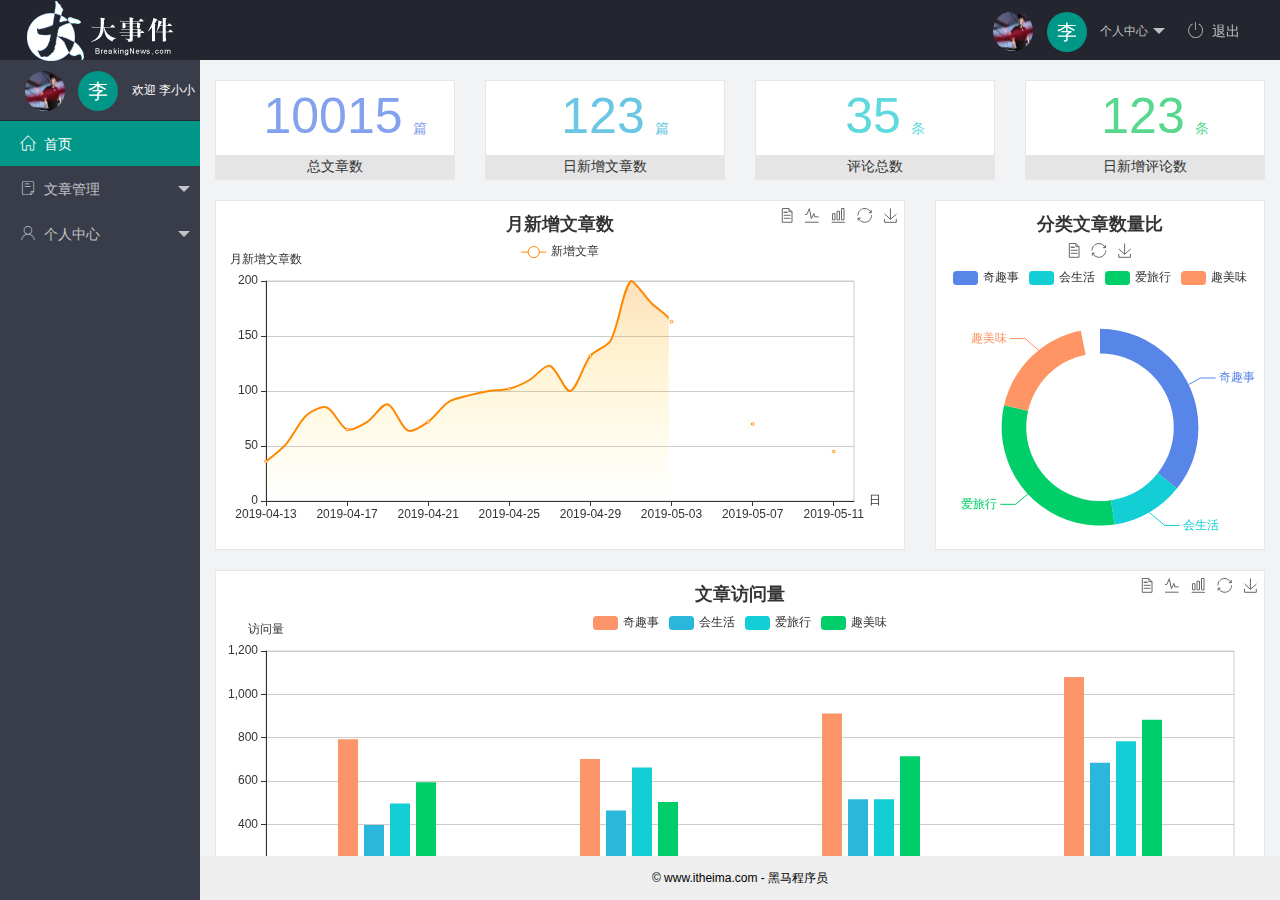
==== commit db5837b4: "index over" ====
--- a/index.html
+++ b/index.html
@@ -11,8 +11,95 @@
 </head>
 
 <body class="layui-layout-body">
-    div
+    <div class="layui-layout layui-layout-admin">
+        <div class="layui-header">
+            <div class="layui-logo">
+                <img src="./assets/images/logo.png" alt="" />
+            </div>
+            <!-- 头部区域（可配合layui已有的水平导航） -->
+            <ul class="layui-nav layui-layout-right">
+                <li class="layui-nav-item">
+                    <a href="javascript:;" class="userinfo">
+                        <img src="./assets/images/zyx.jpg" class="layui-nav-img" />
+                        <span class="text-avatar">李</span>
+                        个人中心
+                    </a>
+                    <dl class="layui-nav-child">
+                        <dd><a href="">基本资料</a></dd>
+                        <dd><a href="">更换头像</a></dd>
+                        <dd><a href="">重置密码</a></dd>
+                    </dl>
+                </li>
+                <li class="layui-nav-item">
+                    <a href=""><span class="iconfont icon-tuichu"></span>退出</a>
+                </li>
+            </ul>
+        </div>
 
+        <div class="layui-side layui-bg-black">
+            <div class="layui-side-scroll">
+                <div class="userinfo">
+                    <img src="./assets/images/zyx.jpg" class="layui-nav-img" />
+                    <span class="text-avatar">李</span>
+                    <span id="welcome">欢迎 李小小</span>
+                </div>
+                <!-- 左侧导航区域（可配合layui已有的垂直导航） -->
+                <ul class="layui-nav layui-nav-tree" lay-shrink="all">
+                    <li class="layui-nav-item layui-this">
+                        <a href="/home/dashboard.html" target="fm"><span class="iconfont icon-home"></span>首页</a>
+                    </li>
+                    <li class="layui-nav-item">
+                        <a class="" href="javascript:;"><span class="iconfont icon-16"></span>文章管理</a>
+                        <dl class="layui-nav-child">
+                            <dd>
+                                <a href="javascript:;"><i class="layui-icon layui-icon-app"></i>文章类别</a>
+                            </dd>
+                            <dd>
+                                <a href="javascript:;"><i class="layui-icon layui-icon-app"></i>文章列表</a>
+                            </dd>
+                            <dd>
+                                <a href="javascript:;"><i class="layui-icon layui-icon-app"></i>发布文章</a>
+                            </dd>
+                        </dl>
+                    </li>
+                    <li class="layui-nav-item">
+                        <a href="javascript:;"><span class="iconfont icon-user"></span>个人中心</a>
+                        <dl class="layui-nav-child">
+                            <dd>
+                                <a href="javascript:;"><i class="layui-icon layui-icon-app"></i>基本资料</a>
+                            </dd>
+                            <dd>
+                                <a href="javascript:;"><i class="layui-icon layui-icon-app"></i>更换头像</a>
+                            </dd>
+                            <dd>
+                                <a href="javascript:;"><i class="layui-icon layui-icon-app"></i>重置密码</a>
+                            </dd>
+                        </dl>
+                    </li>
+                </ul>
+            </div>
+        </div>
+
+        <div class="layui-body">
+            <!-- 内容主体区域 -->
+            <iframe name="fm" src="/home/dashboard.html" frameborder="0"></iframe>
+        </div>
+
+        <div class="layui-footer">
+            <!-- 底部固定区域 -->
+            © www.itheima.com - 黑马程序员
+        </div>
+    </div>
+
+
+    <!-- 导入layui的js文件 -->
+    <script src='./assets/lib/layui/layui.all.js'></script>
+    <!-- 导入jQuery -->
+    <script src='./assets/lib/jquery.js'></script>
+    <!-- 导入自己封装的baseAPI.js -->
+    <script src="./assets/js/baseAPI.js"></script>
+    <!-- 导入自己的js文件 -->
+    <script src='./assets/js/index.js'></script>
 </body>
 
 </html>--- a/assets/css/index.css
+++ b/assets/css/index.css
@@ -0,0 +1,59 @@
+.layui-footer {
+    text-align: center;
+    font-size: 12px;
+  }
+  
+  .iconfont {
+    margin-right: 8px;
+  }
+  
+  .layui-icon {
+    margin-right: 8px;
+    margin-left: 20px;
+  }
+  
+  iframe {
+    width: 100%;
+    height: 100%;
+  }
+  
+  .layui-body {
+    overflow: hidden;
+  }
+  
+  /* a {
+    transition: none !important;
+  } */
+  
+  .userinfo {
+    height: 60px;
+    line-height: 60px;
+    text-align: center;
+    font-size: 12px;
+    user-select: none;
+  }
+  
+  .layui-side-scroll .userinfo {
+    border-bottom: 1px solid #282b33;
+  }
+  
+  .layui-nav-img {
+    width: 40px;
+    height: 40px;
+  }
+  
+  .text-avatar {
+    display: inline-block;
+    width: 40px;
+    height: 40px;
+    background-color: #009688;
+    border-radius: 50%;
+    line-height: 40px;
+    text-align: center;
+    font-size: 20px;
+    color: #fff;
+    position: relative;
+    top: 4px;
+    margin-right: 10px;
+  }
+  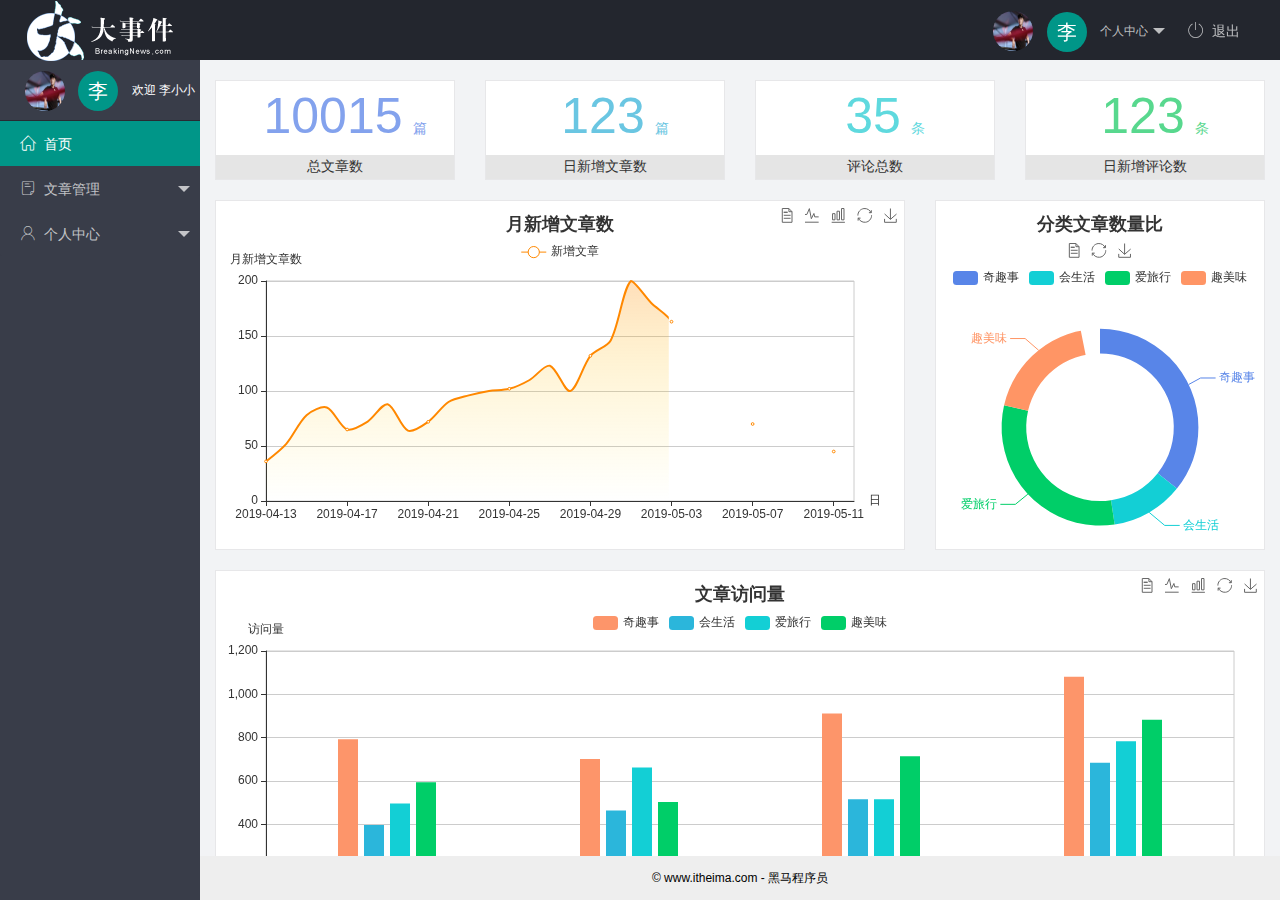
==== commit 02ba27c4: "头像页面" ====
--- a/index.html
+++ b/index.html
@@ -66,13 +66,16 @@
                         <a href="javascript:;"><span class="iconfont icon-user"></span>个人中心</a>
                         <dl class="layui-nav-child">
                             <dd>
-                                <a href="javascript:;"><i class="layui-icon layui-icon-app"></i>基本资料</a>
+                                <a href="./user/uesr_info.html" target="fm"><i
+                                        class="layui-icon layui-icon-app"></i>基本资料</a>
                             </dd>
                             <dd>
-                                <a href="javascript:;"><i class="layui-icon layui-icon-app"></i>更换头像</a>
+                                <a href="./user/user_avatar.html" target="fm"><i
+                                        class="layui-icon layui-icon-app"></i>更换头像</a>
                             </dd>
                             <dd>
-                                <a href="javascript:;"><i class="layui-icon layui-icon-app"></i>重置密码</a>
+                                <a href="./user/user_pwd.html" target="fm"><i
+                                        class="layui-icon layui-icon-app"></i>重置密码</a>
                             </dd>
                         </dl>
                     </li>
@@ -82,7 +85,8 @@
 
         <div class="layui-body">
             <!-- 内容主体区域 -->
-            <iframe name="fm" src="/home/dashboard.html" frameborder="0"></iframe>
+            <iframe name="fm" src="/home/dashboard.html" frameborder="0">
+            </iframe>
         </div>
 
         <div class="layui-footer">
